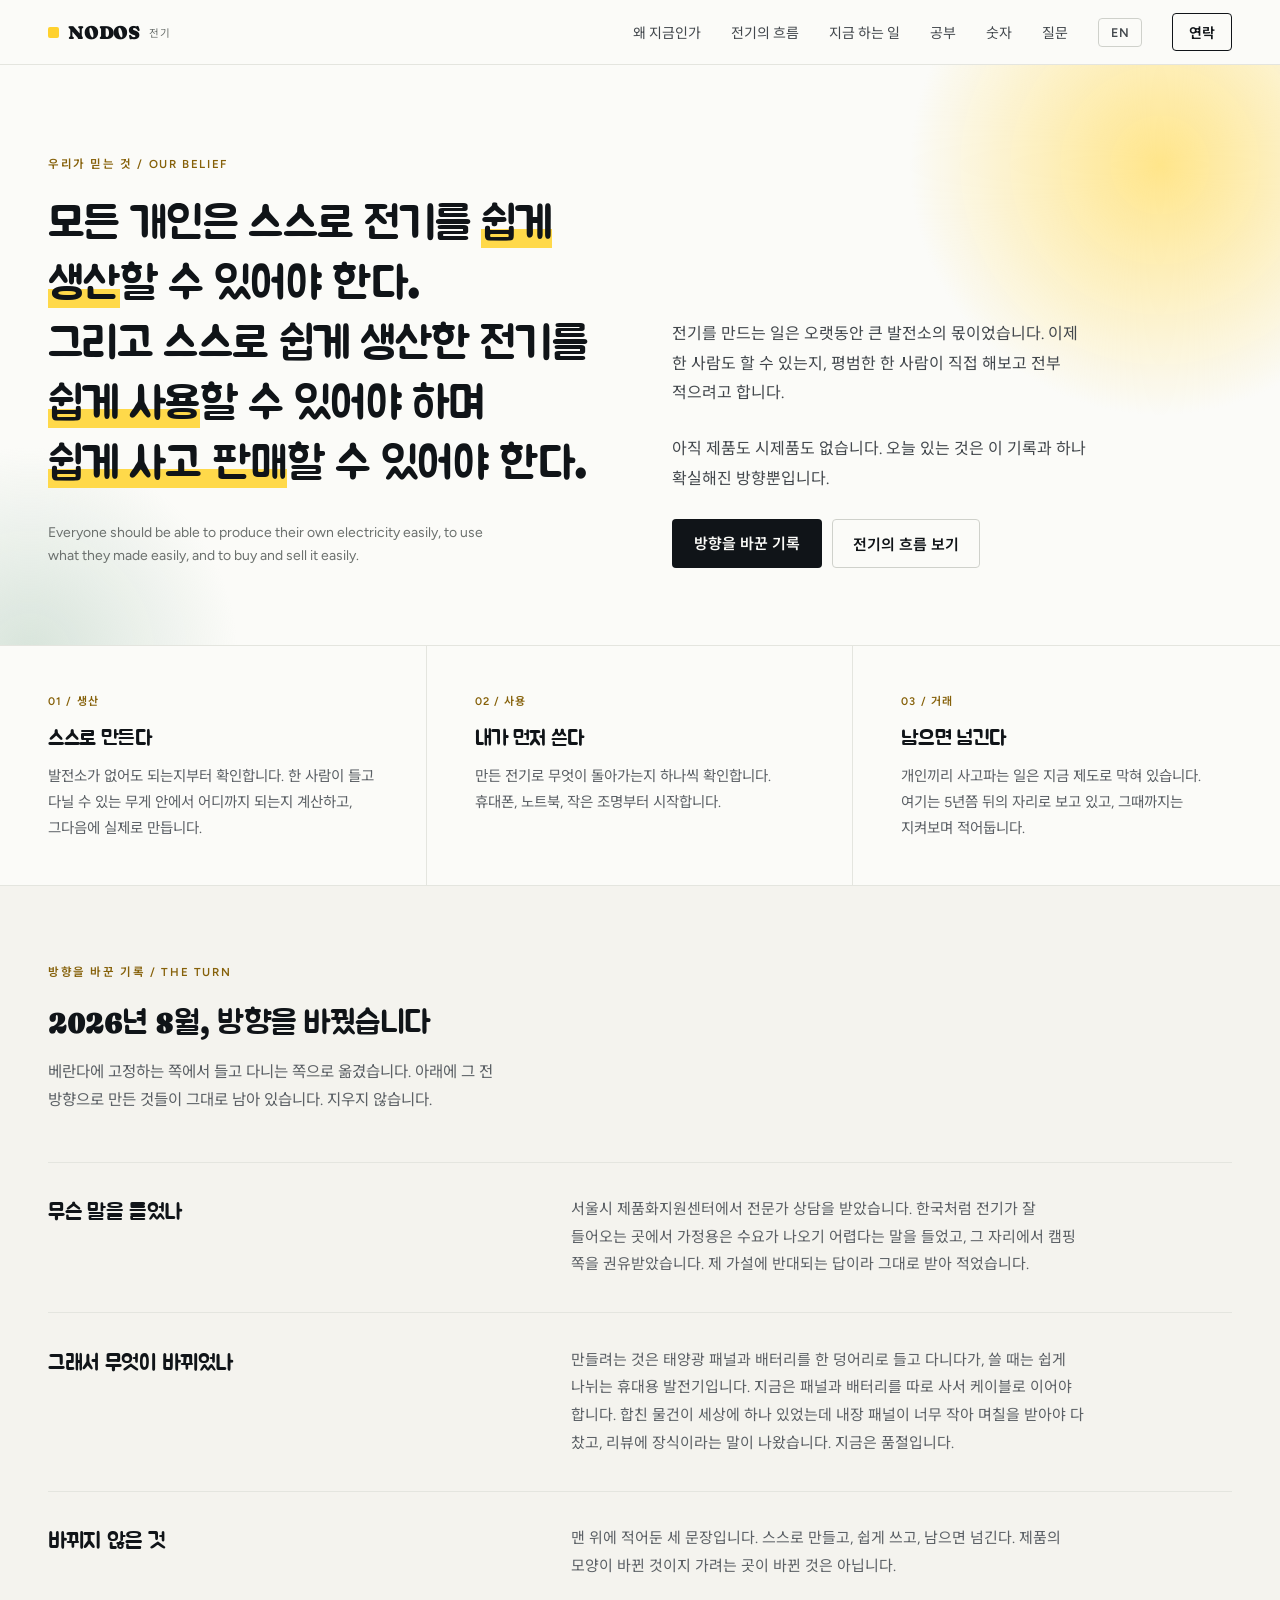
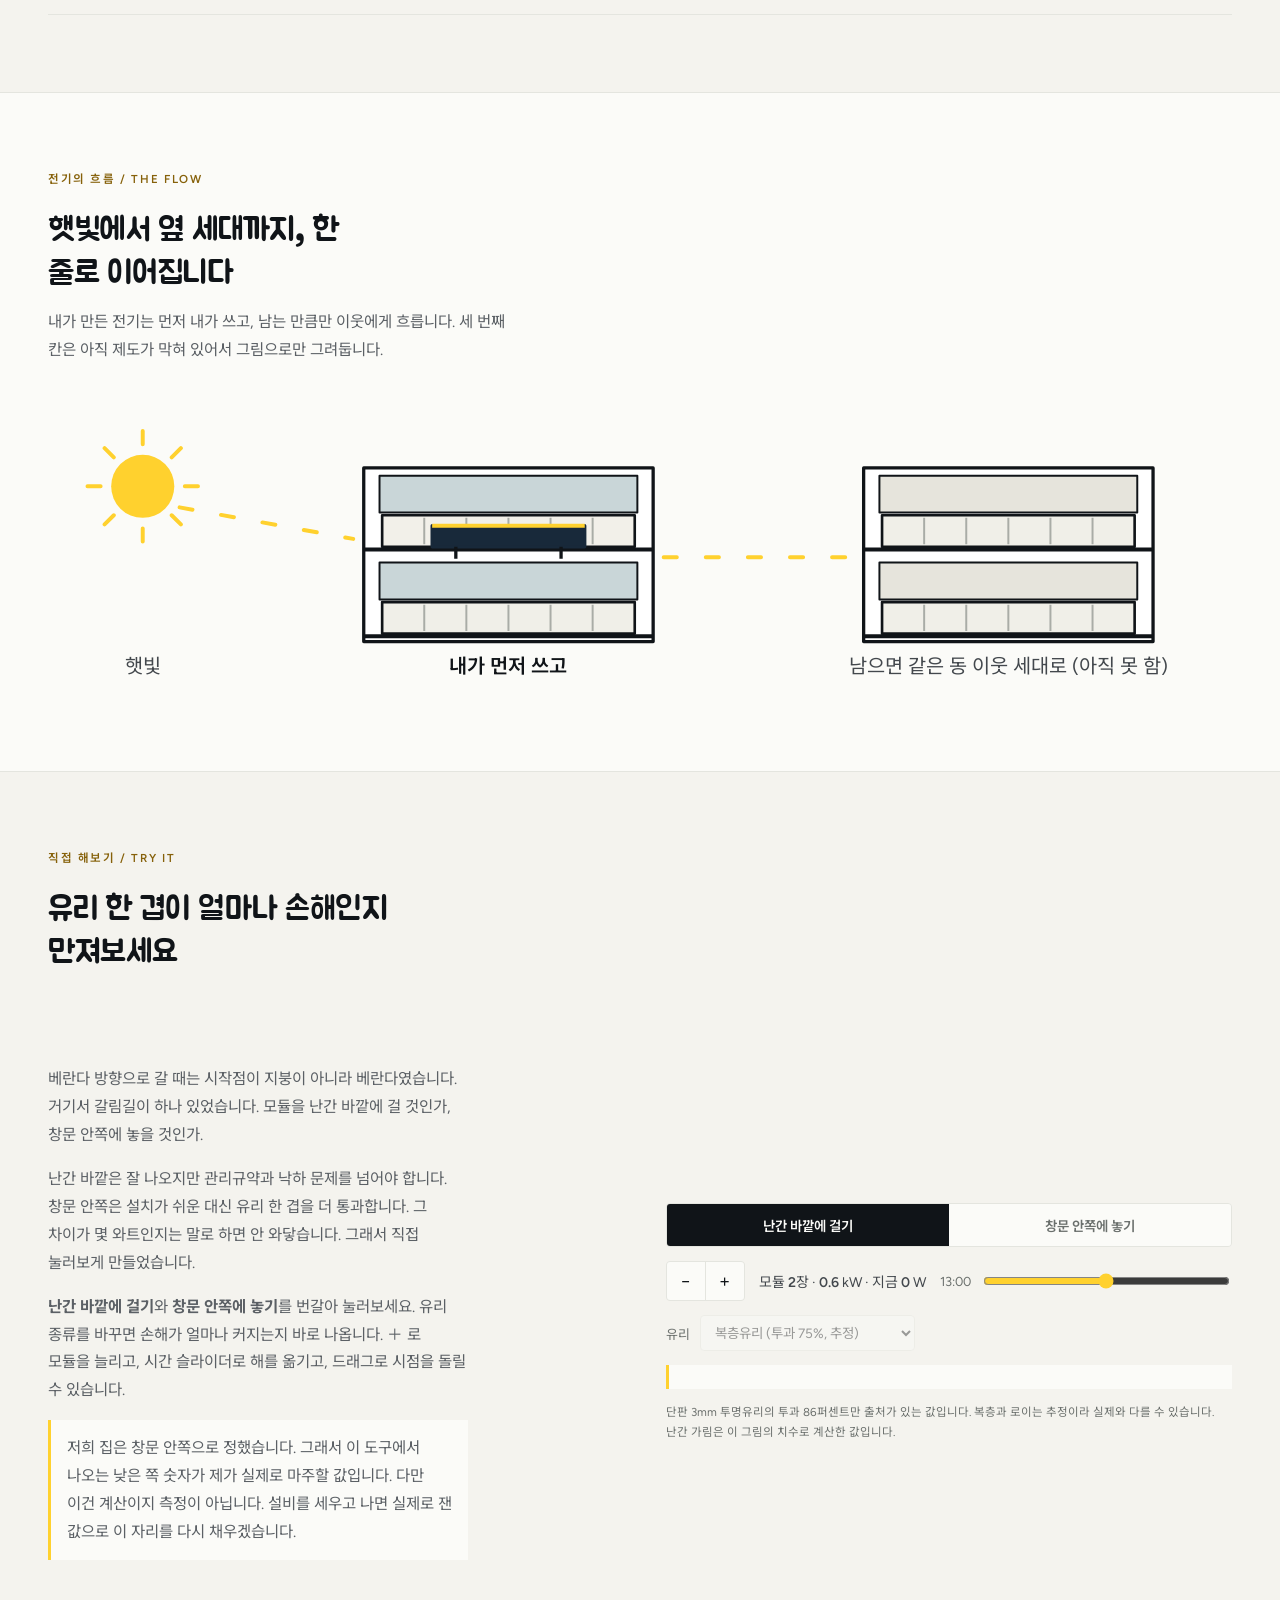
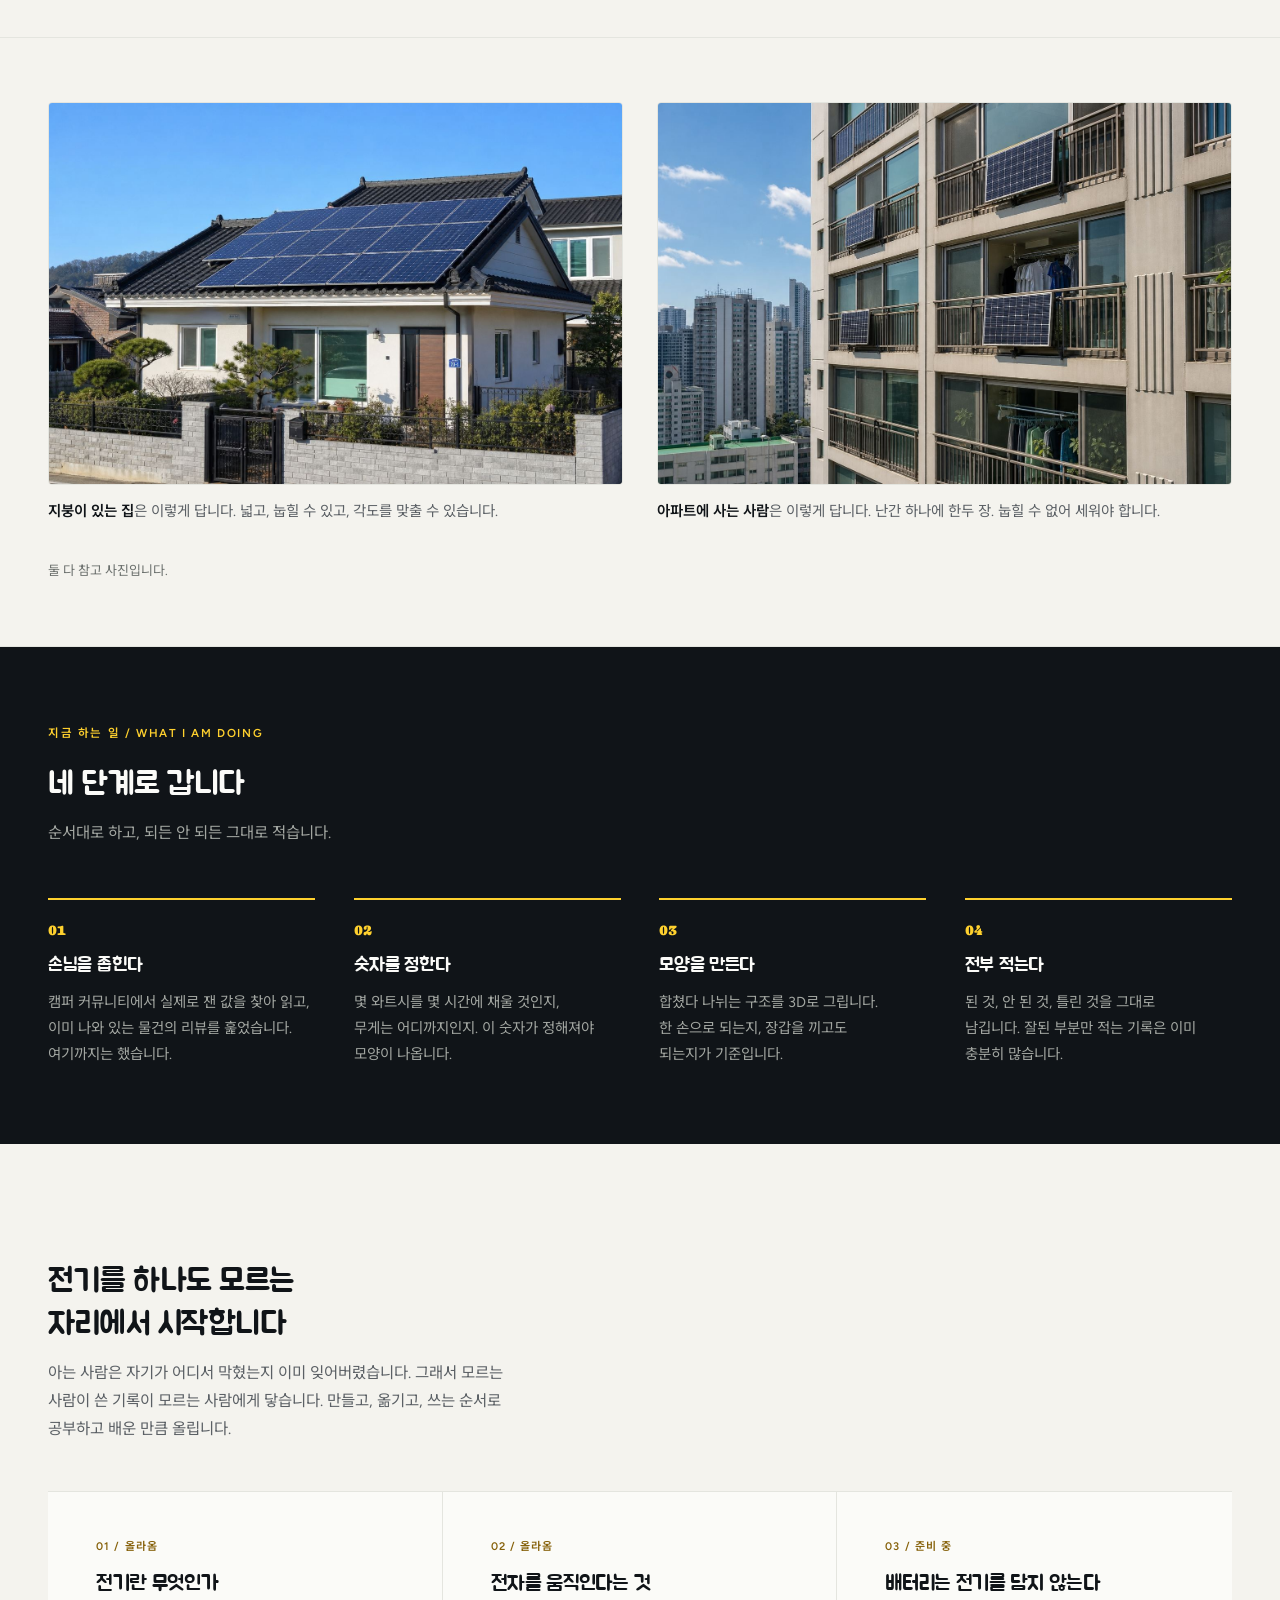
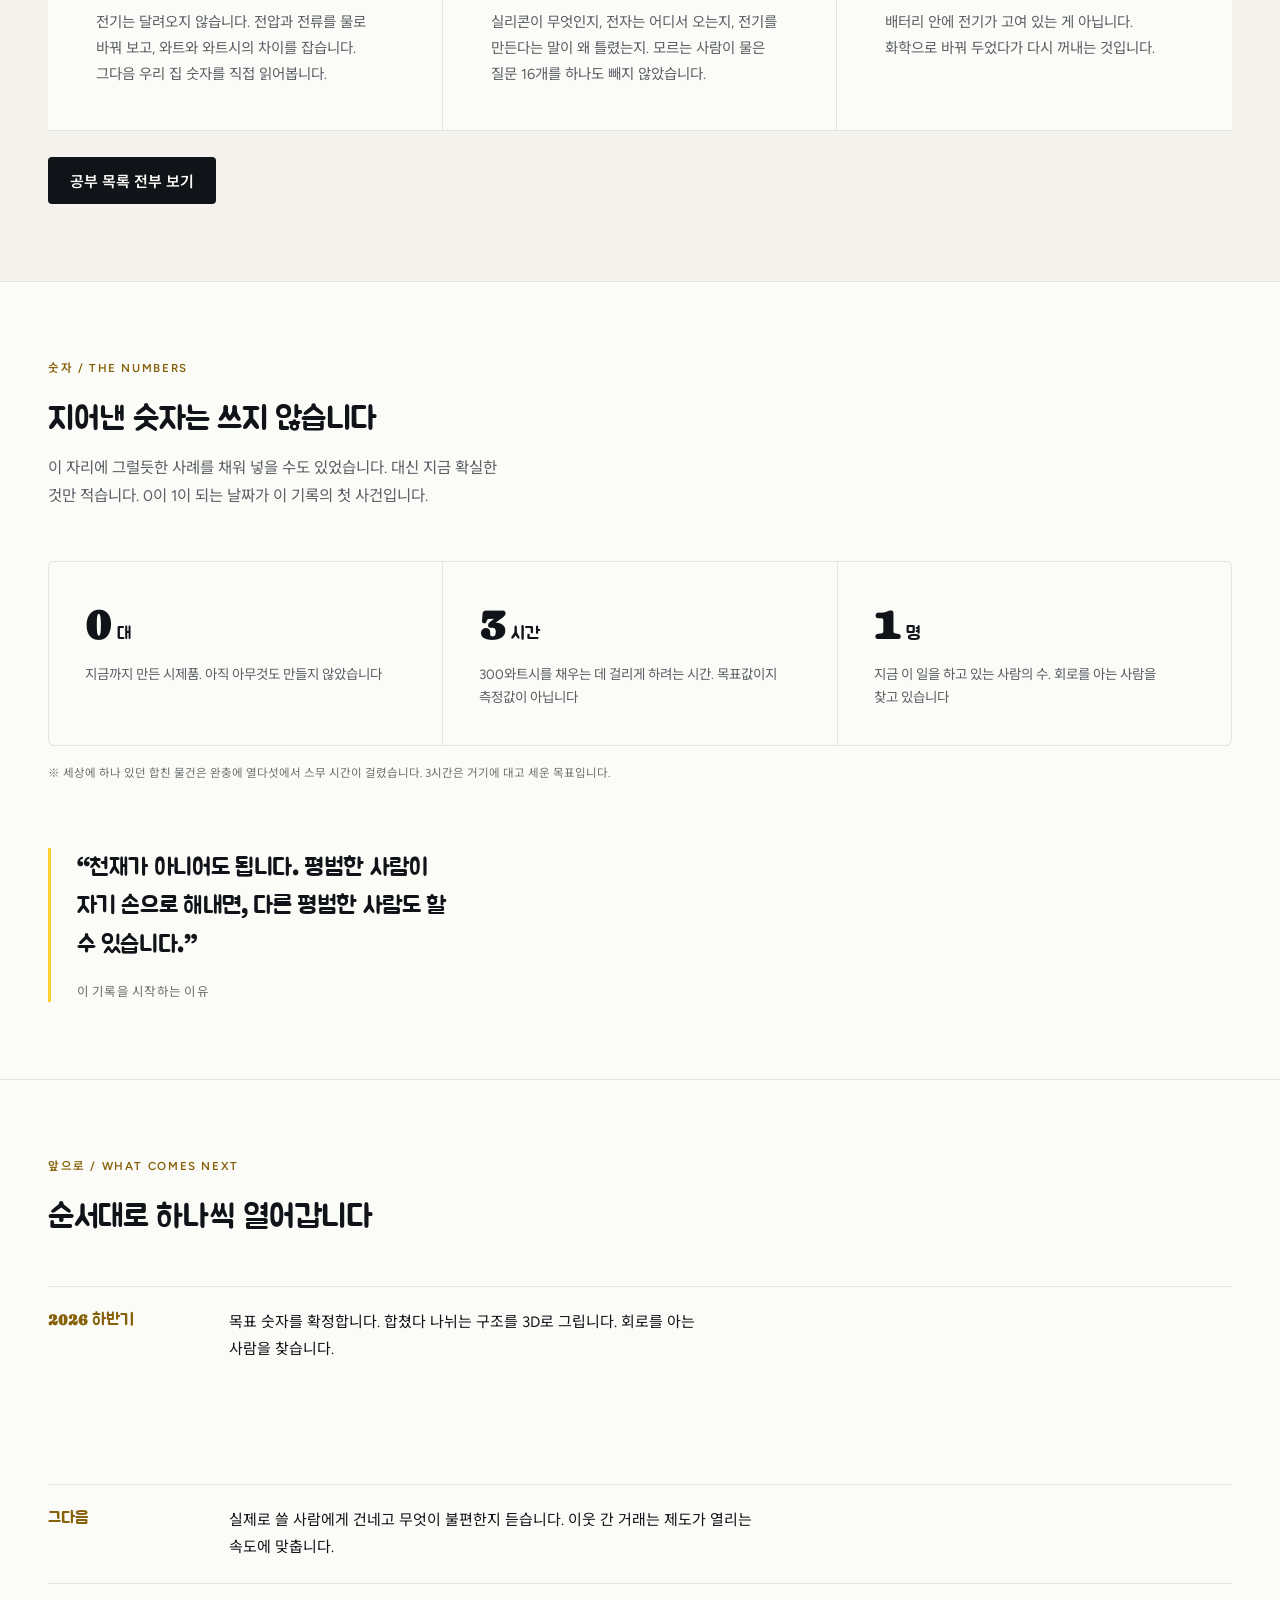
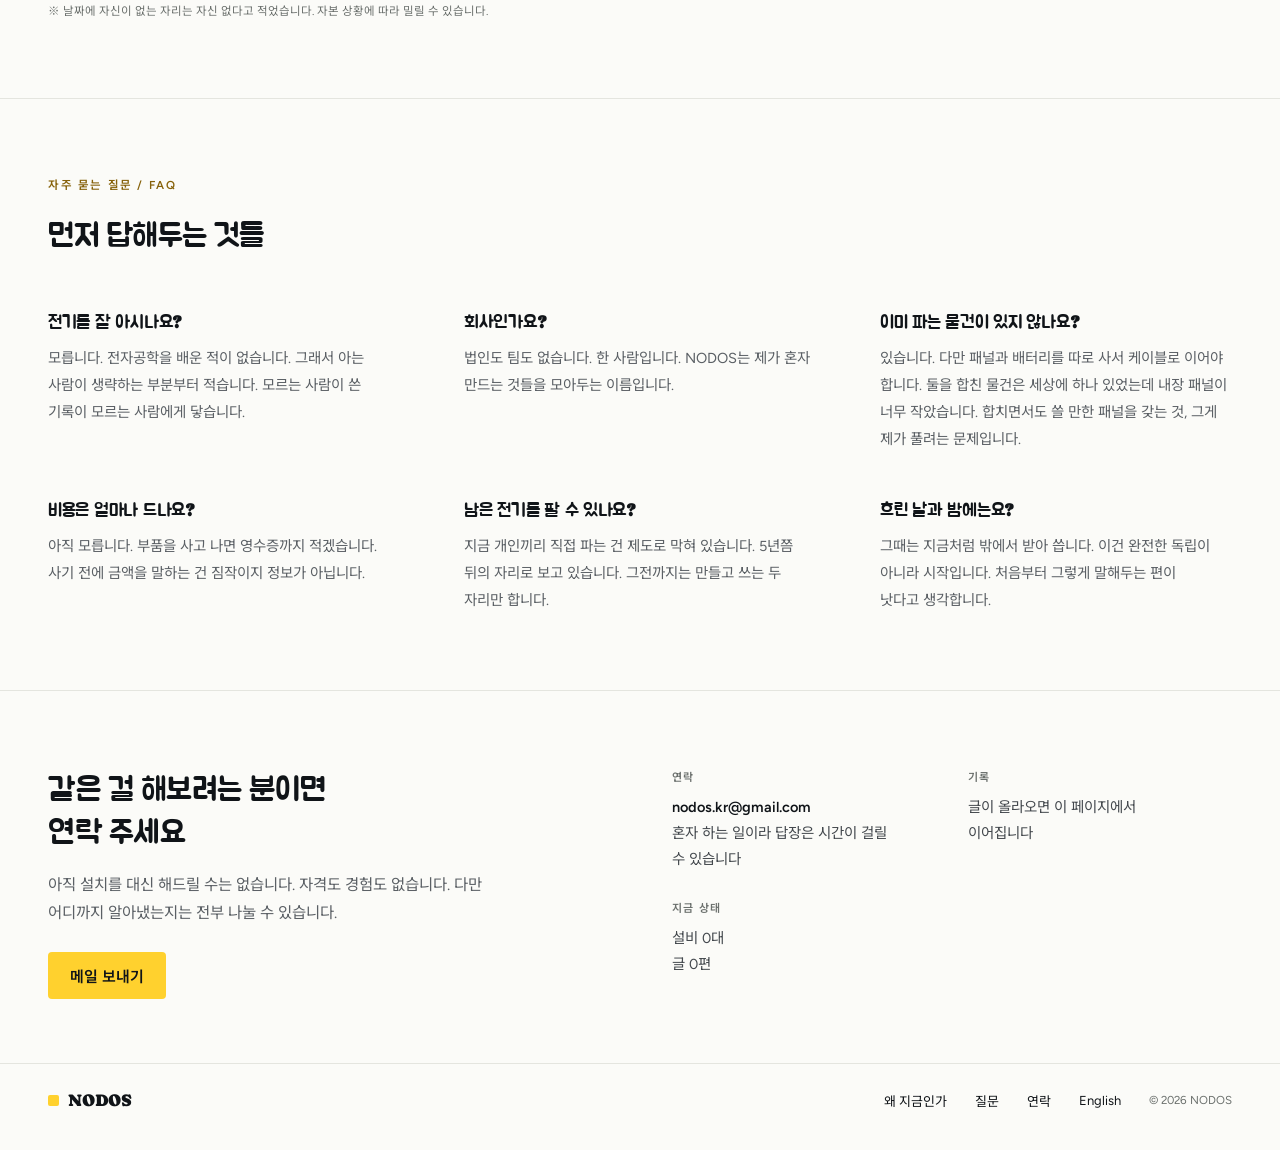
==== index.html @ 78cb6aaa "nodos.kr 사이트 공개 개인 전기 자립 기록. 빌드 없는 정적 사이트. 2026-08-26 방향 전환 반영: 베란다 고정형에서 휴대용으로. 그 전 방향으로 만든 것들은 지우지" ====
<!DOCTYPE html>
<html lang="ko">
<head>
<meta charset="utf-8">
<meta name="viewport" content="width=device-width, initial-scale=1">
<title>NODOS</title>
<meta name="description" content="모든 개인은 스스로 전기를 쉽게 만들 수 있어야 한다. 평범한 한 사람이 들고 다니는 발전기를 만들며 전부 적는 기록.">
<link rel="preconnect" href="https://fonts.googleapis.com">
<link rel="preconnect" href="https://fonts.gstatic.com" crossorigin>
<link rel="stylesheet" href="https://fonts.googleapis.com/css2?family=Caprasimo&family=Figtree:wght@400;600;700&family=Jua&family=Noto+Sans+KR:wght@400;500;700&display=swap">
<script src="./balcony-viewer.js"></script>
<style>
  :root{
    --bg:#fbfbf8;
    --ink:#101418;
    --ink-2:#43484d;
    --ink-3:#5b6065;
    --ink-4:#6b706d;
    --line:#e4e5df;
    --line-2:#cfd1cb;
    --gold:#86610a;
    --yellow:#ffd12e;
    --yellow-soft:#ffd94a;
    --dark:#101418;
    --on-dark:#fbfbf8;
    --on-dark-2:#a2a6a1;
    --tint:#f4f3ee;
    --display:'Caprasimo','Jua',system-ui,sans-serif;
    --sans:'Figtree','Noto Sans KR',system-ui,-apple-system,sans-serif;
    --pad:clamp(20px,4vw,48px);
    --w:1280px;
  }

  *{box-sizing:border-box}
  html{scroll-behavior:smooth;-webkit-text-size-adjust:100%}
  body{
    margin:0;background:var(--bg);color:var(--ink);
    font-family:var(--sans);
    text-wrap:pretty;word-break:keep-all;
    -webkit-font-smoothing:antialiased;overflow-x:clip;
  }
  h1,h2,h3,h4{font-family:var(--display);font-weight:400;letter-spacing:-.015em;margin:0}
  p{margin:0}
  a{color:var(--ink);text-decoration:none}
  a:hover{color:var(--gold)}
  :focus-visible{outline:2px solid var(--ink);outline-offset:3px}
  ::selection{background:var(--yellow-soft)}

  @keyframes flowdash{to{stroke-dashoffset:-32}}
  @keyframes sunpulse{0%,100%{opacity:.45;transform:scale(1)}50%{opacity:.8;transform:scale(1.06)}}
  @media (prefers-reduced-motion:reduce){*{animation:none !important;transition:none !important}}

  .inner{max-width:var(--w);margin:0 auto;padding:0 var(--pad)}
  .band{padding:clamp(52px,6vw,92px) 0}
  .band-sm{padding:clamp(48px,6vw,84px) 0}
  .rule{border-bottom:1px solid var(--line)}
  .tint{background:var(--tint)}

  .eyebrow{
    display:block;font-size:11.5px;font-weight:600;
    letter-spacing:.14em;text-transform:uppercase;
    color:var(--gold);margin-bottom:22px;
  }
  .h2{font-size:clamp(24px,2.5vw,36px);line-height:1.35}
  .lede{font-size:15.5px;line-height:1.8;color:var(--ink-3)}
  .hl{background:linear-gradient(to bottom,transparent 62%,var(--yellow-soft) 62%)}
  .note{margin-top:18px;font-size:11.5px;line-height:1.7;color:var(--ink-4)}

  /* 상단 */
  nav{position:sticky;top:0;z-index:20;background:rgba(251,251,248,.92);backdrop-filter:blur(10px);border-bottom:1px solid var(--line)}
  nav .inner{min-height:64px;padding-block:10px;display:flex;align-items:center;flex-wrap:wrap;row-gap:8px;column-gap:clamp(14px,2.4vw,30px)}
  .logo{display:flex;align-items:center;gap:9px;margin-right:auto;font-family:var(--display);font-size:19px;letter-spacing:-.01em;white-space:nowrap}
  .dot{width:11px;height:11px;background:var(--yellow);border-radius:2px}
  .latin{font-family:var(--sans);font-size:10.5px;letter-spacing:.1em;color:var(--ink-4)}
  nav a{font-size:14px;color:var(--ink-2);white-space:nowrap}
  nav a.lang{font-weight:600;padding:6px 12px;border:1px solid var(--line-2);border-radius:4px;font-size:12.5px;letter-spacing:.04em}
  nav a.lang:hover{border-color:var(--ink)}
  nav a.cta{font-weight:600;color:var(--ink);padding:8px 16px;border:1px solid var(--ink);border-radius:4px;transition:background .25s,color .25s,transform .25s}
  nav a.cta:hover{background:var(--ink);color:var(--bg);transform:translateY(-1px)}

  /* 첫 화면 */
  .hero{position:relative;overflow:hidden}
  .glow{position:absolute;pointer-events:none}
  .glow-sun{right:-140px;top:-160px;width:520px;height:520px}
  .glow-sun > div{width:100%;height:100%;border-radius:50%;background:radial-gradient(circle at 50% 50%,#ffe58a 0%,rgba(255,229,138,0) 68%);animation:sunpulse 9s ease-in-out infinite}
  .glow-green{left:-180px;bottom:-220px;width:420px;height:420px;border-radius:50%;background:radial-gradient(circle at 50% 50%,rgba(180,205,190,.5) 0%,rgba(180,205,190,0) 70%)}
  .hero .inner{
    position:relative;
    padding-top:clamp(52px,7vw,108px);padding-bottom:clamp(44px,6vw,84px);
    display:grid;grid-template-columns:repeat(auto-fit,minmax(300px,1fr));
    gap:clamp(32px,5vw,80px);align-items:end;
  }
  .hero h1{font-size:clamp(27px,3.5vw,50px);line-height:1.34;max-width:21ch}
  .hero h1 > span{display:block}
  .hero .en{margin-top:28px;font-size:14px;line-height:1.7;max-width:52ch;color:var(--ink-4)}
  .hero .side{display:flex;flex-direction:column;gap:26px}
  .hero .side p{font-size:16px;line-height:1.85;max-width:42ch;color:var(--ink-2)}
  .btns{display:flex;gap:10px;flex-wrap:wrap}
  .btn{font-size:15px;font-weight:600;padding:13px 22px;border-radius:4px;white-space:nowrap;transition:transform .25s,box-shadow .25s,border-color .25s,background .25s}
  .btn-dark{background:var(--ink);color:var(--bg)}
  .btn-dark:hover{color:var(--bg);transform:translateY(-2px);box-shadow:0 8px 20px rgba(16,20,24,.22)}
  .btn-line{padding:13px 20px;border:1px solid var(--line-2)}
  .btn-line:hover{transform:translateY(-2px);border-color:var(--ink);background:var(--yellow-soft);color:var(--ink)}
  .btn-yellow{background:var(--yellow);color:var(--ink)}
  .btn-yellow:hover{color:var(--ink);transform:translateY(-2px);box-shadow:0 8px 20px rgba(255,209,46,.45)}

  /* 세 자리 */
  .three{max-width:var(--w);margin:0 auto;display:grid;grid-template-columns:repeat(auto-fit,minmax(240px,1fr))}
  .three > div{padding:clamp(28px,3.4vw,44px) var(--pad);border-right:1px solid var(--line);transition:background .3s}
  .three > div:last-child{border-right:0}
  .three .num{font-size:11px;font-weight:600;letter-spacing:.1em;color:var(--gold)}
  .three h3{font-size:21px;line-height:1.45;margin:14px 0 10px}
  .three p{font-size:14.5px;line-height:1.8;color:var(--ink-3)}

  /* 전기의 흐름 */
  .flow-scroll{overflow-x:auto;padding-bottom:6px}
  .flow-scroll svg{display:block;width:100%;min-width:620px;height:auto}
  .flow-dash{animation:flowdash 1.6s linear infinite}

  /* 직접 해보기 */
  .try{display:grid;grid-template-columns:repeat(auto-fit,minmax(300px,1fr));gap:clamp(28px,4vw,56px);align-items:start}
  .try p{margin-bottom:16px;font-size:15.5px;line-height:1.8;max-width:42ch;color:var(--ink-3)}
  .try p:last-child{margin-bottom:0}
  .viewer-wrap{min-height:440px}
  .caveat{margin-top:16px;padding:14px 16px;border-left:3px solid var(--yellow);background:#fbfbf8;font-size:13.5px;line-height:1.75;color:var(--ink-2)}

  /* 참고 사진 두 장 */
  .photo{margin:0;border-bottom:1px solid var(--line);background:var(--tint);padding:clamp(40px,5vw,68px) 0}
  .photo-pair{
    max-width:var(--w);margin:0 auto;padding:0 var(--pad);
    display:grid;grid-template-columns:repeat(auto-fit,minmax(300px,1fr));gap:clamp(20px,3vw,34px);
  }
  .shot img{display:block;width:100%;height:auto;border-radius:4px;border:1px solid var(--line)}
  .shot .cap{margin-top:14px;font-size:14.5px;line-height:1.75;color:var(--ink-3)}
  .shot .cap b{color:var(--ink);font-weight:600}
  .photo figcaption{
    max-width:var(--w);margin:clamp(24px,3vw,34px) auto 0;padding:0 var(--pad);
    font-size:13px;line-height:1.8;color:var(--ink-4);
  }

  /* 왜 지금인가 */
  .row{display:grid;grid-template-columns:minmax(0,5fr) minmax(0,7fr);gap:12px clamp(24px,4vw,64px);padding:clamp(22px,2.6vw,34px) 0;border-top:1px solid var(--line)}
  .row:last-child{border-bottom:1px solid var(--line)}
  .row h3{font-size:clamp(19px,1.7vw,24px);line-height:1.45}
  .row p{font-size:15px;line-height:1.85;color:var(--ink-3);max-width:52ch}

  /* 네 단계 */
  .dark{background:var(--dark);color:#f4f4f0}
  .dark .eyebrow{color:var(--yellow)}
  .dark h2{color:var(--on-dark)}
  .dark .lede{color:var(--on-dark-2)}
  .steps{display:grid;grid-template-columns:repeat(auto-fit,minmax(215px,1fr));gap:clamp(28px,3vw,40px)}
  .steps > div{border-top:2px solid var(--yellow);padding-top:20px;transition:transform .3s}
  .steps .num{font-family:var(--display);font-size:15px;color:var(--yellow)}
  .steps h4{font-size:19px;line-height:1.45;margin:12px 0 10px;color:var(--on-dark)}
  .steps p{font-size:14.5px;line-height:1.8;color:var(--on-dark-2)}

  /* 숫자 */
  .stats{display:grid;grid-template-columns:repeat(auto-fit,minmax(190px,1fr));gap:1px;background:var(--line);border:1px solid var(--line);border-radius:6px;overflow:hidden}
  .stats > div{background:var(--bg);padding:clamp(24px,3vw,36px);transition:background .3s}
  .stats p{font-size:13.5px;line-height:1.7;color:var(--ink-3)}
  .stats p.stat{font-family:var(--display);font-size:clamp(34px,3.6vw,46px);line-height:1.15;margin-bottom:12px;letter-spacing:-.02em;color:var(--ink)}
  .stats p.stat .unit{font-size:.4em;letter-spacing:0}
  blockquote{
    margin:clamp(40px,5vw,64px) 0 0;padding-left:clamp(18px,2vw,26px);
    border-left:3px solid var(--yellow);
    font-family:var(--display);
    font-size:clamp(19px,1.9vw,26px);line-height:1.6;letter-spacing:-.015em;max-width:34ch;
  }
  blockquote .who{display:block;margin-top:18px;font-family:var(--sans);font-size:12.5px;letter-spacing:.02em;color:var(--ink-4)}

  /* 앞으로 */
  .stage-row{display:grid;grid-template-columns:130px minmax(0,1fr);gap:8px clamp(24px,4vw,56px);padding:22px 0;border-top:1px solid var(--line)}
  .stage-row:last-of-type{border-bottom:1px solid var(--line)}
  .stage-row .when{font-family:var(--display);font-size:17px;white-space:nowrap;color:var(--gold)}
  .stage-row p{font-size:15px;line-height:1.8;max-width:56ch}

  /* 질문 */
  .qa{display:grid;grid-template-columns:repeat(auto-fit,minmax(300px,1fr));gap:clamp(28px,3.4vw,44px) clamp(32px,5vw,72px)}
  .qa h4{font-size:18px;line-height:1.5;margin-bottom:10px}
  .qa p{font-size:14.5px;line-height:1.85;color:var(--ink-3)}

  /* 문의 */
  .contact .inner{
    padding-top:clamp(52px,6vw,92px);padding-bottom:clamp(44px,5vw,72px);
    display:grid;grid-template-columns:repeat(auto-fit,minmax(280px,1fr));gap:clamp(32px,5vw,72px);
  }
  .contact h2{margin-bottom:16px;max-width:20ch}
  .contact .lede{max-width:44ch}
  .meta{display:grid;grid-template-columns:repeat(auto-fit,minmax(180px,1fr));gap:26px 32px;align-content:start}
  .meta .k{display:block;font-size:11px;font-weight:600;letter-spacing:.12em;text-transform:uppercase;color:var(--ink-4);margin-bottom:10px}
  .meta p{font-size:14.5px;line-height:1.8;color:var(--ink-2)}
  .fill{background:var(--yellow-soft);padding:1px 5px;border-radius:2px}

  footer{border-top:1px solid var(--line)}
  footer .inner{padding-top:26px;padding-bottom:40px;display:flex;flex-wrap:wrap;gap:14px 28px;align-items:center;font-size:13px;color:var(--ink-4)}
  footer .logo{font-size:17px;color:var(--ink)}
  footer .stamp{font-size:11.5px}

  @media (max-width:720px){
    .row{grid-template-columns:1fr}
    .stage-row{grid-template-columns:1fr}
  }
</style>
</head>
<body>

<nav>
  <div class="inner">
    <span class="logo"><span class="dot"></span>NODOS<span class="latin">전기</span></span>
    <a href="#now">왜 지금인가</a>
    <a href="#flow">전기의 흐름</a>
    <a href="#steps">지금 하는 일</a>
    <a href="study/index.html">공부</a>
    <a href="#numbers">숫자</a>
    <a href="#faq">질문</a>
    <a href="en/index.html" class="lang">EN</a>
    <a href="#contact" class="cta">연락</a>
  </div>
</nav>

<!-- 첫 화면. h1 은 사용자 본인 비전 원문이라 사실 주장이 아님 -->
<section class="hero rule">
  <div class="glow glow-sun" data-parallax="0.14"><div></div></div>
  <div class="glow glow-green" data-parallax="-0.07"></div>
  <div class="inner">
    <div>
      <span class="eyebrow" data-hero="0">우리가 믿는 것 / OUR BELIEF</span>
      <h1>
        <span data-hero="1">모든 개인은 스스로 전기를 <span class="hl">쉽게 생산</span>할 수 있어야 한다.</span>
        <span data-hero="2">그리고 스스로 쉽게 생산한 전기를 <span class="hl">쉽게 사용</span>할 수 있어야 하며</span>
        <span data-hero="3"><span class="hl">쉽게 사고 판매</span>할 수 있어야 한다.</span>
      </h1>
      <p class="en" data-hero="4">Everyone should be able to produce their own electricity easily, to use what they made easily, and to buy and sell it easily.</p>
    </div>
    <div class="side" data-hero="5">
      <p>전기를 만드는 일은 오랫동안 큰 발전소의 몫이었습니다. 이제 한 사람도 할 수 있는지, 평범한 한 사람이 직접 해보고 전부 적으려고 합니다.</p>
      <p>아직 제품도 시제품도 없습니다. 오늘 있는 것은 이 기록과 하나 확실해진 방향뿐입니다.</p>
      <div class="btns">
        <a href="#turn" class="btn btn-dark">방향을 바꾼 기록</a>
        <a href="#flow" class="btn btn-line">전기의 흐름 보기</a>
      </div>
    </div>
  </div>
</section>

<!-- 세 자리. 사용자 비전의 생산 / 소비 / 거래 구조 -->
<div class="rule">
  <div class="three" data-reveal-group>
    <div data-tilt>
      <span class="num">01 / 생산</span>
      <h3>스스로 만든다</h3>
      <p>발전소가 없어도 되는지부터 확인합니다. 한 사람이 들고 다닐 수 있는 무게 안에서 어디까지 되는지 계산하고, 그다음에 실제로 만듭니다.</p>
    </div>
    <div data-tilt>
      <span class="num">02 / 사용</span>
      <h3>내가 먼저 쓴다</h3>
      <p>만든 전기로 무엇이 돌아가는지 하나씩 확인합니다. 휴대폰, 노트북, 작은 조명부터 시작합니다.</p>
    </div>
    <div data-tilt>
      <span class="num">03 / 거래</span>
      <h3>남으면 넘긴다</h3>
      <p>개인끼리 사고파는 일은 지금 제도로 막혀 있습니다. 여기는 5년쯤 뒤의 자리로 보고 있고, 그때까지는 지켜보며 적어둡니다.</p>
    </div>
  </div>
</div>


<section id="turn" class="band rule tint">
  <div class="inner">
    <span class="eyebrow" data-reveal>방향을 바꾼 기록 / THE TURN</span>
    <h2 class="h2" data-reveal style="margin-bottom:14px;max-width:24ch">2026년 8월, 방향을 바꿨습니다</h2>
    <p class="lede" data-reveal style="margin-bottom:clamp(32px,4vw,48px);max-width:50ch">베란다에 고정하는 쪽에서 들고 다니는 쪽으로 옮겼습니다. 아래에 그 전 방향으로 만든 것들이 그대로 남아 있습니다. 지우지 않습니다.</p>

    <div class="row" data-reveal>
      <h3>무슨 말을 들었나</h3>
      <p>서울시 제품화지원센터에서 전문가 상담을 받았습니다. 한국처럼 전기가 잘 들어오는 곳에서 가정용은 수요가 나오기 어렵다는 말을 들었고, 그 자리에서 캠핑 쪽을 권유받았습니다. 제 가설에 반대되는 답이라 그대로 받아 적었습니다.</p>
    </div>

    <div class="row" data-reveal>
      <h3>그래서 무엇이 바뀌었나</h3>
      <p>만들려는 것은 태양광 패널과 배터리를 한 덩어리로 들고 다니다가, 쓸 때는 쉽게 나뉘는 휴대용 발전기입니다. 지금은 패널과 배터리를 따로 사서 케이블로 이어야 합니다. 합친 물건이 세상에 하나 있었는데 내장 패널이 너무 작아 며칠을 받아야 다 찼고, 리뷰에 장식이라는 말이 나왔습니다. 지금은 품절입니다.</p>
    </div>

    <div class="row" data-reveal>
      <h3>바뀌지 않은 것</h3>
      <p>맨 위에 적어둔 세 문장입니다. 스스로 만들고, 쉽게 쓰고, 남으면 넘긴다. 제품의 모양이 바뀐 것이지 가려는 곳이 바뀐 것은 아닙니다.</p>
    </div>
  </div>
</section>

<section id="flow" class="band-sm rule">
  <div class="inner">
    <span class="eyebrow" data-reveal>전기의 흐름 / THE FLOW</span>
    <h2 class="h2" data-reveal style="margin-bottom:14px;max-width:24ch">햇빛에서 옆 세대까지, 한 줄로 이어집니다</h2>
    <p class="lede" data-reveal style="margin-bottom:clamp(30px,3.6vw,48px);max-width:46ch">내가 만든 전기는 먼저 내가 쓰고, 남는 만큼만 이웃에게 흐릅니다. 세 번째 칸은 아직 제도가 막혀 있어서 그림으로만 그려둡니다.</p>
    <div class="flow-scroll" data-reveal>
      <svg viewBox="0 0 900 212" role="img" aria-label="햇빛이 태양광 모듈로 들어오고, 남은 전기가 이웃에게 흐르는 그림">
        <g class="flow-dash" stroke="#ffd12e" stroke-width="3" fill="none" stroke-linecap="round" stroke-dasharray="10 22">
          <path d="M100 74L232 98" />
          <path d="M468 112h146" />
        </g>
        <circle cx="72" cy="58" r="24" fill="#ffd12e" />
        <g stroke="#ffd12e" stroke-width="3" stroke-linecap="round" fill="none">
          <path d="M72 16v10M72 90v10M30 58h10M104 58h10M43 29l7 7M94 80l7 7M101 29l-7 7M50 80l-7 7" />
        </g>
        <g stroke="#101418" stroke-width="2.5" stroke-linejoin="round">
          <rect x="240" y="44" width="220" height="132" fill="#ffffff" />
          <rect x="252" y="50" width="196" height="28" fill="#c9d6d8" stroke-width="1.5" />
          <rect x="252" y="116" width="196" height="28" fill="#c9d6d8" stroke-width="1.5" />
          <rect x="254" y="80" width="192" height="24" fill="#f2f0e9" stroke-width="2" />
          <rect x="254" y="146" width="192" height="24" fill="#f0efe8" stroke-width="2" />
          <g stroke="#a9aca6" stroke-width="1.5">
            <path d="M286 82v20M318 82v20M350 82v20M382 82v20M414 82v20" />
            <path d="M286 148v20M318 148v20M350 148v20M382 148v20M414 148v20" />
          </g>
          <path d="M240 106h220M240 172h220" stroke-width="3" />
          <rect x="292" y="88" width="116" height="16" fill="#18293a" stroke="#18293a" />
          <path d="M292 88h116" stroke="#ffd12e" stroke-width="3" />
          <path d="M310 104v9M390 104v9" stroke-width="2.5" />
        </g>
        <g stroke="#101418" stroke-width="2.5" stroke-linejoin="round">
          <rect x="620" y="44" width="220" height="132" fill="#ffffff" />
          <rect x="632" y="50" width="196" height="28" fill="#e6e4dc" stroke-width="1.5" />
          <rect x="632" y="116" width="196" height="28" fill="#e6e4dc" stroke-width="1.5" />
          <rect x="634" y="80" width="192" height="24" fill="#f0efe8" stroke-width="2" />
          <rect x="634" y="146" width="192" height="24" fill="#f0efe8" stroke-width="2" />
          <g stroke="#a9aca6" stroke-width="1.5">
            <path d="M666 82v20M698 82v20M730 82v20M762 82v20M794 82v20" />
            <path d="M666 148v20M698 148v20M730 148v20M762 148v20M794 148v20" />
          </g>
          <path d="M620 106h220M620 172h220" stroke-width="3" />
        </g>
        <g font-family="Figtree, 'Noto Sans KR', sans-serif" font-size="15" fill="#43484d">
          <text x="72" y="200" text-anchor="middle">햇빛</text>
          <text x="350" y="200" text-anchor="middle" fill="#101418" font-weight="600">내가 먼저 쓰고</text>
          <text x="730" y="200" text-anchor="middle">남으면 같은 동 이웃 세대로 (아직 못 함)</text>
        </g>
      </svg>
    </div>
  </div>
</section>

<section class="band-sm rule tint">
  <div class="inner">
    <div class="try">
      <div>
        <span class="eyebrow" data-reveal>직접 해보기 / TRY IT</span>
        <h2 class="h2" data-reveal style="margin-bottom:14px;max-width:20ch">유리 한 겹이 얼마나 손해인지 만져보세요</h2>
        <p class="note" data-reveal style="margin-bottom:18px">※ 베란다 방향으로 만들던 때의 도구입니다. 방향은 바뀌었지만 지우지 않고 둡니다.</p>
        <p data-reveal>베란다 방향으로 갈 때는 시작점이 지붕이 아니라 베란다였습니다. 거기서 갈림길이 하나 있었습니다. 모듈을 난간 바깥에 걸 것인가, 창문 안쪽에 놓을 것인가.</p>
        <p data-reveal>난간 바깥은 잘 나오지만 관리규약과 낙하 문제를 넘어야 합니다. 창문 안쪽은 설치가 쉬운 대신 유리 한 겹을 더 통과합니다. 그 차이가 몇 와트인지는 말로 하면 안 와닿습니다. 그래서 직접 눌러보게 만들었습니다.</p>
        <p data-reveal><b>난간 바깥에 걸기</b>와 <b>창문 안쪽에 놓기</b>를 번갈아 눌러보세요. 유리 종류를 바꾸면 손해가 얼마나 커지는지 바로 나옵니다. ＋ 로 모듈을 늘리고, 시간 슬라이더로 해를 옮기고, 드래그로 시점을 돌릴 수 있습니다.</p>
        <p class="caveat" data-reveal>저희 집은 창문 안쪽으로 정했습니다. 그래서 이 도구에서 나오는 낮은 쪽 숫자가 제가 실제로 마주할 값입니다. 다만 이건 계산이지 측정이 아닙니다. 설비를 세우고 나면 실제로 잰 값으로 이 자리를 다시 채우겠습니다.</p>
      </div>
      <div class="viewer-wrap" data-reveal>
        <balcony-viewer style="width:100%"></balcony-viewer>
      </div>
    </div>
  </div>
</section>

<figure class="photo">
  <div class="photo-pair">
    <div class="shot">
      <img src="img/roof.jpg" alt="단독주택 지붕 전체에 태양광 모듈이 깔려 있는 모습" loading="lazy" width="1400" height="933">
      <p class="cap"><b>지붕이 있는 집</b>은 이렇게 답니다. 넓고, 눕힐 수 있고, 각도를 맞출 수 있습니다.</p>
    </div>
    <div class="shot">
      <img src="img/balcony.jpg" alt="아파트 여러 세대의 베란다 난간 바깥에 태양광 모듈이 걸려 있는 모습" loading="lazy" width="1400" height="933">
      <p class="cap"><b>아파트에 사는 사람</b>은 이렇게 답니다. 난간 하나에 한두 장. 눕힐 수 없어 세워야 합니다.</p>
    </div>
  </div>
  <figcaption>둘 다 참고 사진입니다.</figcaption>
</figure>

<!-- 작동 방식 자리를 실제로 할 일 네 단계로. 서비스 절차 아님 -->
<section id="steps" class="dark band">
  <div class="inner">
    <span class="eyebrow" data-reveal>지금 하는 일 / WHAT I AM DOING</span>
    <h2 class="h2" data-reveal style="margin-bottom:14px;max-width:24ch">네 단계로 갑니다</h2>
    <p class="lede" data-reveal style="margin-bottom:clamp(36px,4vw,56px);max-width:46ch">순서대로 하고, 되든 안 되든 그대로 적습니다.</p>
    <div class="steps" data-reveal-group>
      <div data-tilt>
        <span class="num">01</span>
        <h4>손님을 좁힌다</h4>
        <p>캠퍼 커뮤니티에서 실제로 잰 값을 찾아 읽고, 이미 나와 있는 물건의 리뷰를 훑었습니다. 여기까지는 했습니다.</p>
      </div>
      <div data-tilt>
        <span class="num">02</span>
        <h4>숫자를 정한다</h4>
        <p>몇 와트시를 몇 시간에 채울 것인지, 무게는 어디까지인지. 이 숫자가 정해져야 모양이 나옵니다.</p>
      </div>
      <div data-tilt>
        <span class="num">03</span>
        <h4>모양을 만든다</h4>
        <p>합쳤다 나뉘는 구조를 3D로 그립니다. 한 손으로 되는지, 장갑을 끼고도 되는지가 기준입니다.</p>
      </div>
      <div data-tilt>
        <span class="num">04</span>
        <h4>전부 적는다</h4>
        <p>된 것, 안 된 것, 틀린 것을 그대로 남깁니다. 잘된 부분만 적는 기록은 이미 충분히 많습니다.</p>
      </div>
    </div>
  </div>
</section>

<section id="study" class="band rule tint">
  <div class="inner">
    <span class="eyebrow" data-reveal>공부 / STUDY</span>
    <h2 class="h2" data-reveal style="margin-bottom:14px;max-width:24ch">전기를 하나도 모르는 자리에서 시작합니다</h2>
    <p class="lede" data-reveal style="margin-bottom:clamp(32px,4vw,48px);max-width:48ch">아는 사람은 자기가 어디서 막혔는지 이미 잊어버렸습니다. 그래서 모르는 사람이 쓴 기록이 모르는 사람에게 닿습니다. 만들고, 옮기고, 쓰는 순서로 공부하고 배운 만큼 올립니다.</p>

    <div class="three" style="border-top:1px solid var(--line);border-bottom:1px solid var(--line);background:var(--bg)" data-reveal-group>
      <div data-tilt>
        <span class="num">01 / 올라옴</span>
        <h3><a href="study/01.html" style="text-decoration:none">전기란 무엇인가</a></h3>
        <p>전기는 달려오지 않습니다. 전압과 전류를 물로 바꿔 보고, 와트와 와트시의 차이를 잡습니다. 그다음 우리 집 숫자를 직접 읽어봅니다.</p>
      </div>
      <div data-tilt>
        <span class="num">02 / 올라옴</span>
        <h3><a href="study/02.html" style="text-decoration:none">전자를 움직인다는 것</a></h3>
        <p>실리콘이 무엇인지, 전자는 어디서 오는지, 전기를 만든다는 말이 왜 틀렸는지. 모르는 사람이 물은 질문 16개를 하나도 빼지 않았습니다.</p>
      </div>
      <div data-tilt>
        <span class="num">03 / 준비 중</span>
        <h3>배터리는 전기를 담지 않는다</h3>
        <p>배터리 안에 전기가 고여 있는 게 아닙니다. 화학으로 바꿔 두었다가 다시 꺼내는 것입니다.</p>
      </div>
    </div>

    <p style="margin-top:26px" data-reveal><a href="study/index.html" class="btn btn-dark" style="display:inline-block">공부 목록 전부 보기</a></p>
  </div>
</section>

<section id="numbers" class="band rule">
  <div class="inner">
    <span class="eyebrow" data-reveal>숫자 / THE NUMBERS</span>
    <h2 class="h2" data-reveal style="margin-bottom:14px;max-width:22ch">지어낸 숫자는 쓰지 않습니다</h2>
    <p class="lede" data-reveal style="margin-bottom:clamp(36px,4vw,52px);max-width:48ch">이 자리에 그럴듯한 사례를 채워 넣을 수도 있었습니다. 대신 지금 확실한 것만 적습니다. 0이 1이 되는 날짜가 이 기록의 첫 사건입니다.</p>

    <div class="stats" data-reveal-group>
      <div data-tilt>
        <p class="stat"><span data-count="0" data-decimals="0">0</span><span class="unit"> 대</span></p>
        <p>지금까지 만든 시제품. 아직 아무것도 만들지 않았습니다</p>
      </div>
      <div data-tilt>
        <p class="stat"><span data-count="3" data-decimals="0">3</span><span class="unit"> 시간</span></p>
        <p>300와트시를 채우는 데 걸리게 하려는 시간. 목표값이지 측정값이 아닙니다</p>
      </div>
      <div data-tilt>
        <p class="stat"><span data-count="1" data-decimals="0">1</span><span class="unit"> 명</span></p>
        <p>지금 이 일을 하고 있는 사람의 수. 회로를 아는 사람을 찾고 있습니다</p>
      </div>
    </div>
    <p class="note">※ 세상에 하나 있던 합친 물건은 완충에 열다섯에서 스무 시간이 걸렸습니다. 3시간은 거기에 대고 세운 목표입니다.</p>

    <blockquote data-reveal>“천재가 아니어도 됩니다. 평범한 사람이 자기 손으로 해내면, 다른 평범한 사람도 할 수 있습니다.”<span class="who">이 기록을 시작하는 이유</span></blockquote>
  </div>
</section>

<section id="plan" class="band rule">
  <div class="inner">
    <span class="eyebrow" data-reveal>앞으로 / WHAT COMES NEXT</span>
    <h2 class="h2" data-reveal style="margin-bottom:clamp(32px,4vw,48px);max-width:22ch">순서대로 하나씩 열어갑니다</h2>

    <div class="stage-row" data-reveal>
      <span class="when">2026 하반기</span>
      <p>목표 숫자를 확정합니다. 합쳤다 나뉘는 구조를 3D로 그립니다. 회로를 아는 사람을 찾습니다.</p>
    </div>
    <div class="stage-row" data-reveal>
      <span class="when">시점 미정</span>
      <p>자본이 생기는 대로 부품을 사서 첫 시제품을 만듭니다. 만드는 과정과 영수증까지 전부 공개합니다.</p>
    </div>
    <div class="stage-row" data-reveal>
      <span class="when">그다음</span>
      <p>실제로 쓸 사람에게 건네고 무엇이 불편한지 듣습니다. 이웃 간 거래는 제도가 열리는 속도에 맞춥니다.</p>
    </div>

    <p class="note">※ 날짜에 자신이 없는 자리는 자신 없다고 적었습니다. 자본 상황에 따라 밀릴 수 있습니다.</p>
  </div>
</section>

<section id="faq" class="band rule">
  <div class="inner">
    <span class="eyebrow" data-reveal>자주 묻는 질문 / FAQ</span>
    <h2 class="h2" data-reveal style="margin-bottom:clamp(34px,4vw,52px);max-width:22ch">먼저 답해두는 것들</h2>
    <div class="qa" data-reveal-group>
      <div>
        <h4>전기를 잘 아시나요?</h4>
        <p>모릅니다. 전자공학을 배운 적이 없습니다. 그래서 아는 사람이 생략하는 부분부터 적습니다. 모르는 사람이 쓴 기록이 모르는 사람에게 닿습니다.</p>
      </div>
      <div>
        <h4>회사인가요?</h4>
        <p>법인도 팀도 없습니다. 한 사람입니다. NODOS는 제가 혼자 만드는 것들을 모아두는 이름입니다.</p>
      </div>
      <div>
        <h4>이미 파는 물건이 있지 않나요?</h4>
        <p>있습니다. 다만 패널과 배터리를 따로 사서 케이블로 이어야 합니다. 둘을 합친 물건은 세상에 하나 있었는데 내장 패널이 너무 작았습니다. 합치면서도 쓸 만한 패널을 갖는 것, 그게 제가 풀려는 문제입니다.</p>
      </div>
      <div>
        <h4>비용은 얼마나 드나요?</h4>
        <p>아직 모릅니다. 부품을 사고 나면 영수증까지 적겠습니다. 사기 전에 금액을 말하는 건 짐작이지 정보가 아닙니다.</p>
      </div>
      <div>
        <h4>남은 전기를 팔 수 있나요?</h4>
        <p>지금 개인끼리 직접 파는 건 제도로 막혀 있습니다. 5년쯤 뒤의 자리로 보고 있습니다. 그전까지는 만들고 쓰는 두 자리만 합니다.</p>
      </div>
      <div>
        <h4>흐린 날과 밤에는요?</h4>
        <p>그때는 지금처럼 밖에서 받아 씁니다. 이건 완전한 독립이 아니라 시작입니다. 처음부터 그렇게 말해두는 편이 낫다고 생각합니다.</p>
      </div>
    </div>
  </div>
</section>

<section id="contact" class="contact">
  <div class="inner">
    <div data-reveal>
      <h2 class="h2">같은 걸 해보려는 분이면 연락 주세요</h2>
      <p class="lede">아직 설치를 대신 해드릴 수는 없습니다. 자격도 경험도 없습니다. 다만 어디까지 알아냈는지는 전부 나눌 수 있습니다.</p>
      <a href="mailto:nodos.kr@gmail.com" class="btn btn-yellow" style="display:inline-block;margin-top:26px">메일 보내기</a>
    </div>
    <div class="meta" data-reveal>
      <div>
        <span class="k">연락</span>
        <p><a href="mailto:nodos.kr@gmail.com" style="font-weight:600">nodos.kr@gmail.com</a><br>혼자 하는 일이라 답장은 시간이 걸릴 수 있습니다</p>
      </div>
      <div>
        <span class="k">기록</span>
        <p>글이 올라오면 이 페이지에서<br>이어집니다</p>
      </div>
      <div>
        <span class="k">지금 상태</span>
        <p>설비 0대<br>글 0편</p>
      </div>
    </div>
  </div>
</section>

<footer>
  <div class="inner">
    <span class="logo"><span class="dot"></span>NODOS</span>
    <a href="#now">왜 지금인가</a>
    <a href="#faq">질문</a>
    <a href="#contact">연락</a>
    <a href="en/index.html">English</a>
    <span class="stamp">© 2026 NODOS</span>
  </div>
</footer>

<script>
(() => {
  const reduce = matchMedia('(prefers-reduced-motion: reduce)').matches;
  if (reduce) return;
  const EASE = 'opacity .75s cubic-bezier(.2,.65,.2,1), transform .75s cubic-bezier(.2,.65,.2,1)';

  // 첫 화면 순차 등장
  [...document.querySelectorAll('[data-hero]')]
    .sort((a, b) => +a.dataset.hero - +b.dataset.hero)
    .forEach((el, i) => {
      el.style.opacity = '0';
      el.style.transform = 'translateY(16px)';
      el.style.transition = EASE;
      setTimeout(() => { el.style.opacity = '1'; el.style.transform = 'none'; }, 90 + i * 110);
    });

  // 스크롤 등장 (개별 + 그룹 시차)
  const targets = [];
  document.querySelectorAll('[data-reveal]').forEach((el) => targets.push([el, 0]));
  document.querySelectorAll('[data-reveal-group]').forEach((g) => {
    [...g.children].forEach((el, i) => targets.push([el, i * 90]));
  });
  targets.forEach(([el]) => {
    el.style.opacity = '0';
    el.style.transform = 'translateY(18px)';
    el.style.transition = EASE;
  });
  const io = new IntersectionObserver((entries) => {
    entries.forEach((e) => {
      if (!e.isIntersecting) return;
      const delay = +(e.target.dataset.revealDelay || 0);
      setTimeout(() => { e.target.style.opacity = '1'; e.target.style.transform = 'none'; }, delay);
      io.unobserve(e.target);
    });
  }, { rootMargin: '0px 0px -12% 0px', threshold: 0.12 });
  targets.forEach(([el, delay]) => { el.dataset.revealDelay = String(delay); io.observe(el); });

  // 숫자 올라가기
  const cio = new IntersectionObserver((entries) => {
    entries.forEach((e) => {
      if (!e.isIntersecting) return;
      const el = e.target;
      cio.unobserve(el);
      const to = parseFloat(el.dataset.count);
      const dec = +(el.dataset.decimals || 0);
      const start = performance.now();
      const step = (now) => {
        const p = Math.min(1, (now - start) / 1100);
        const eased = 1 - Math.pow(1 - p, 3);
        el.textContent = (to * eased).toFixed(dec);
        if (p < 1) requestAnimationFrame(step);
      };
      requestAnimationFrame(step);
    });
  }, { threshold: 0.5 });
  document.querySelectorAll('[data-count]').forEach((el) => cio.observe(el));

  // 옅은 3D 기울기
  document.querySelectorAll('[data-tilt]').forEach((el) => {
    el.addEventListener('pointerenter', () => { el.style.transformStyle = 'preserve-3d'; el.style.willChange = 'transform'; });
    el.addEventListener('pointermove', (ev) => {
      const r = el.getBoundingClientRect();
      const px = (ev.clientX - r.left) / r.width - 0.5;
      const py = (ev.clientY - r.top) / r.height - 0.5;
      el.style.transform = `perspective(900px) rotateY(${px * 5}deg) rotateX(${-py * 4}deg) translateZ(6px)`;
    });
    el.addEventListener('pointerleave', () => { el.style.transform = 'none'; el.style.willChange = 'auto'; });
  });

  // 시차 배경
  const layers = [...document.querySelectorAll('[data-parallax]')];
  if (layers.length) {
    let raf = 0;
    const onScroll = () => {
      if (raf) return;
      raf = requestAnimationFrame(() => {
        raf = 0;
        const y = scrollY;
        layers.forEach((el) => {
          el.style.transform = `translate3d(0, ${(y * parseFloat(el.dataset.parallax)).toFixed(1)}px, 0)`;
        });
      });
    };
    addEventListener('scroll', onScroll, { passive: true });
    onScroll();
  }
})();
</script>

</body>
</html>
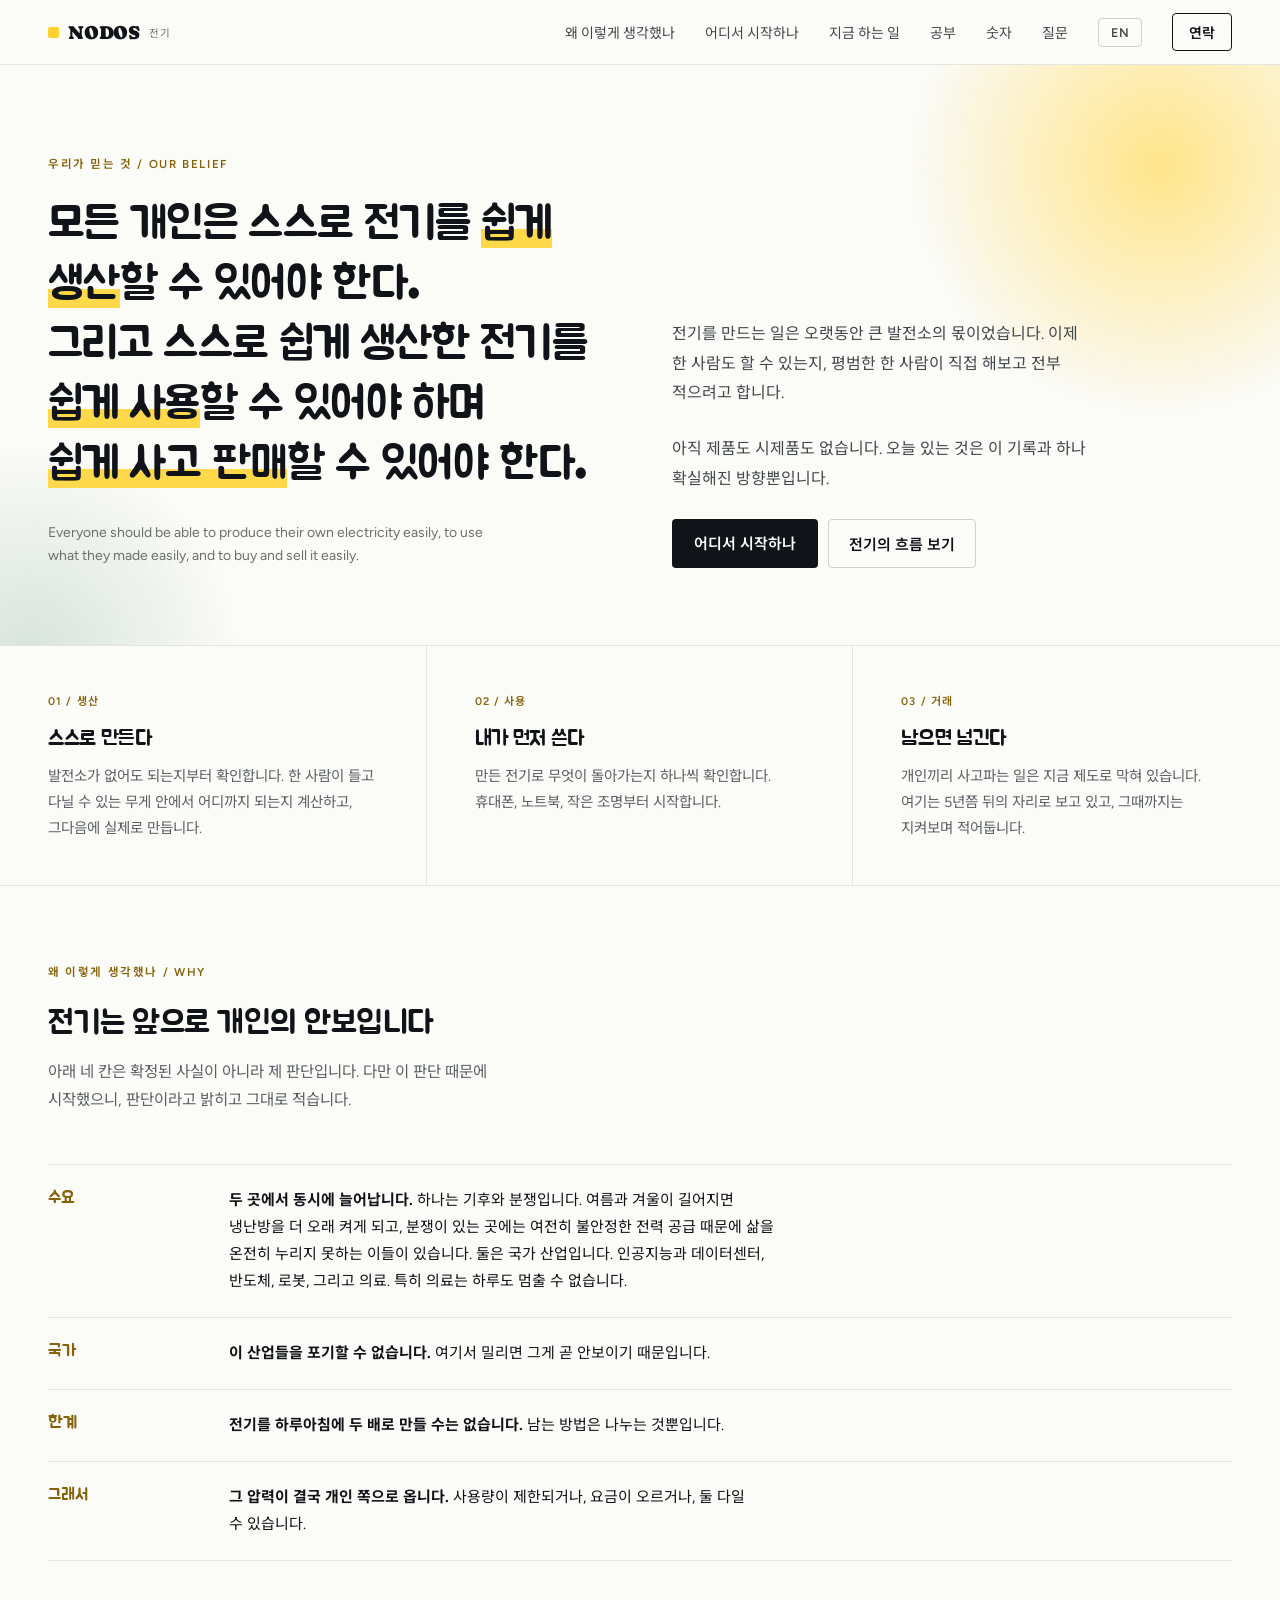
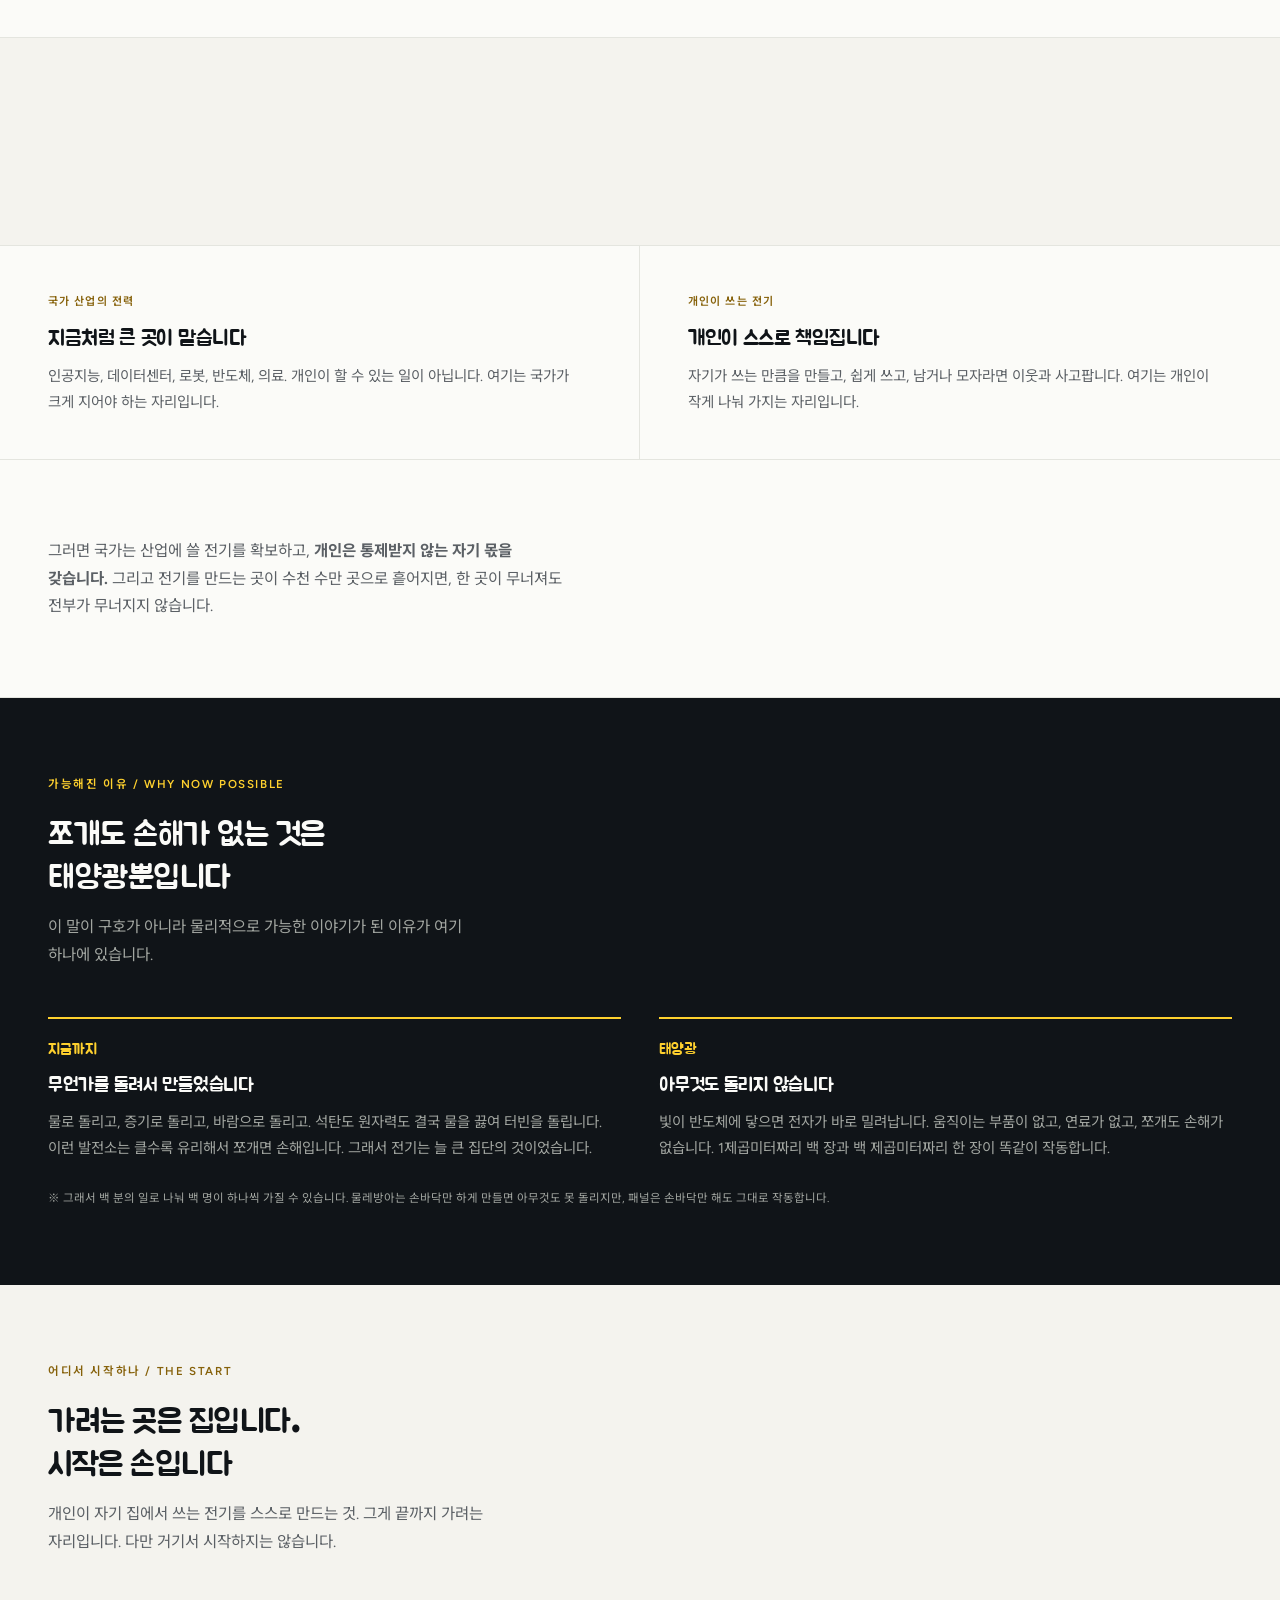
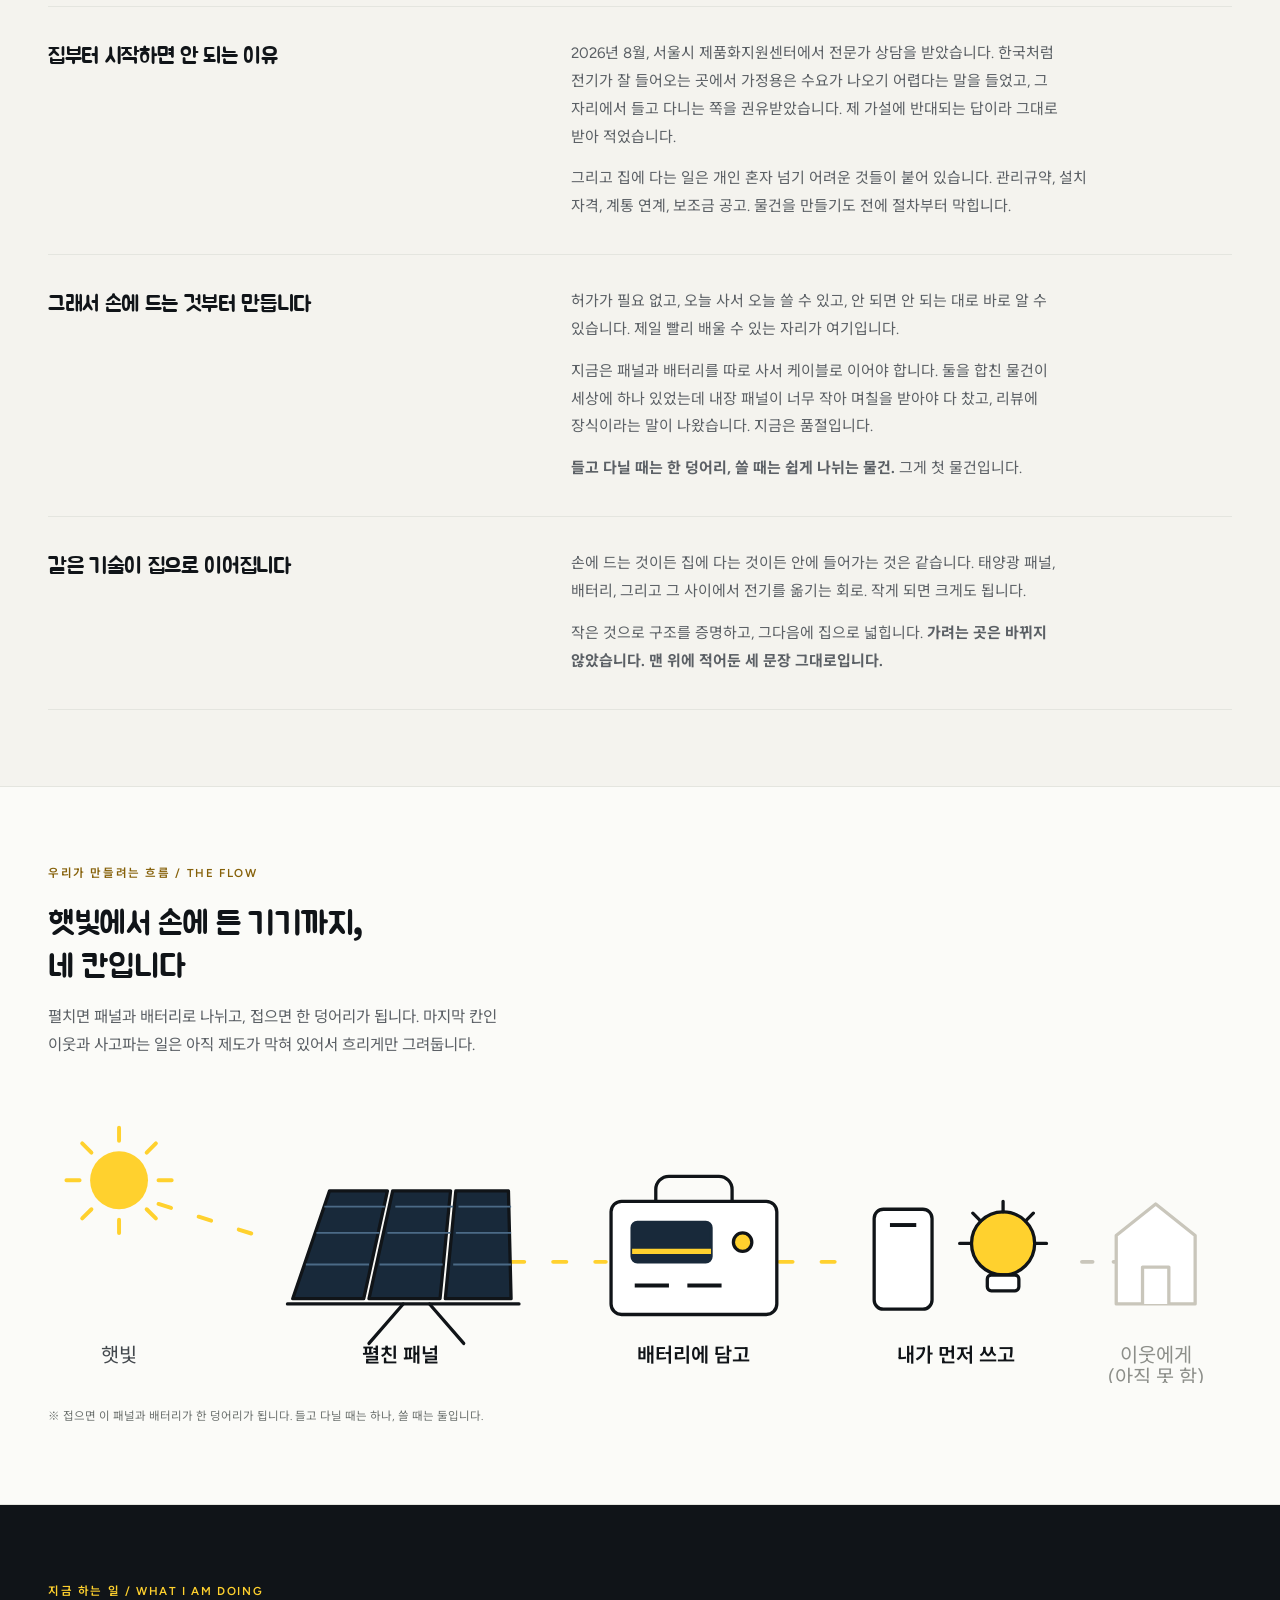
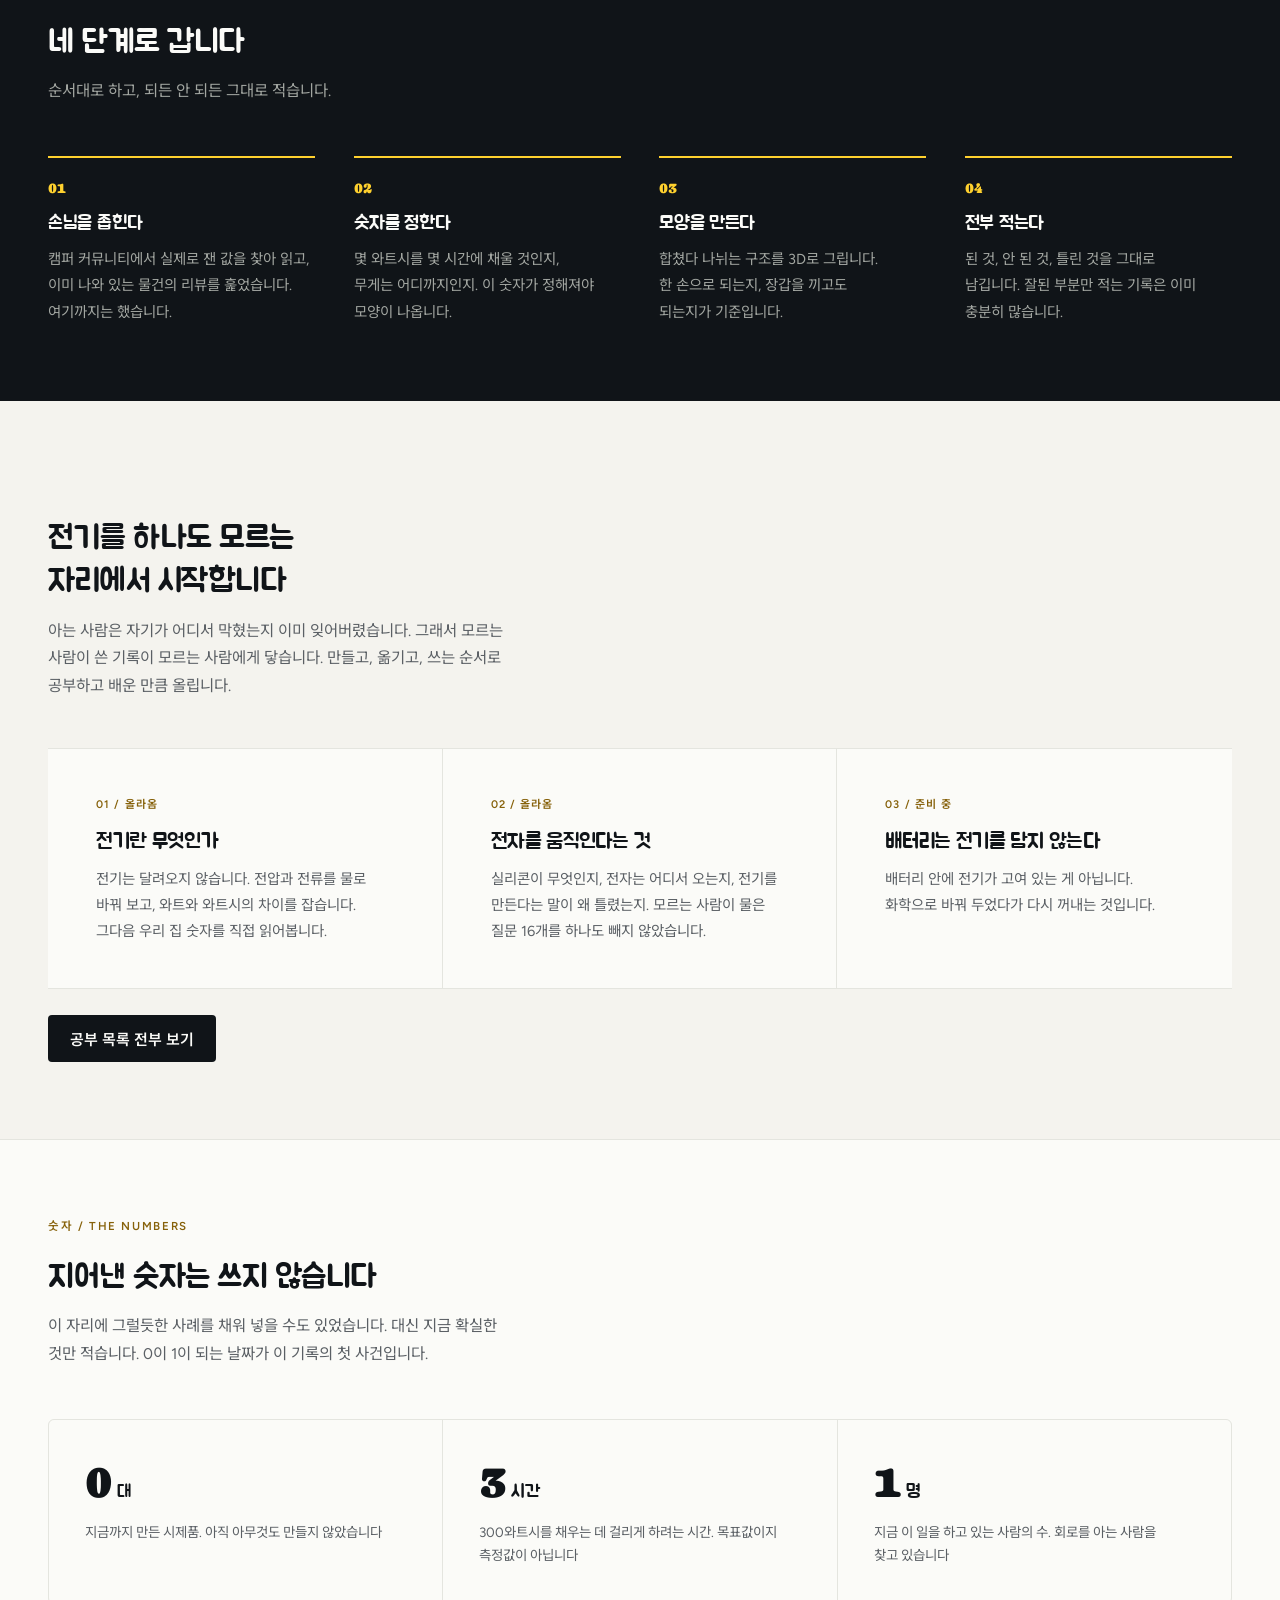
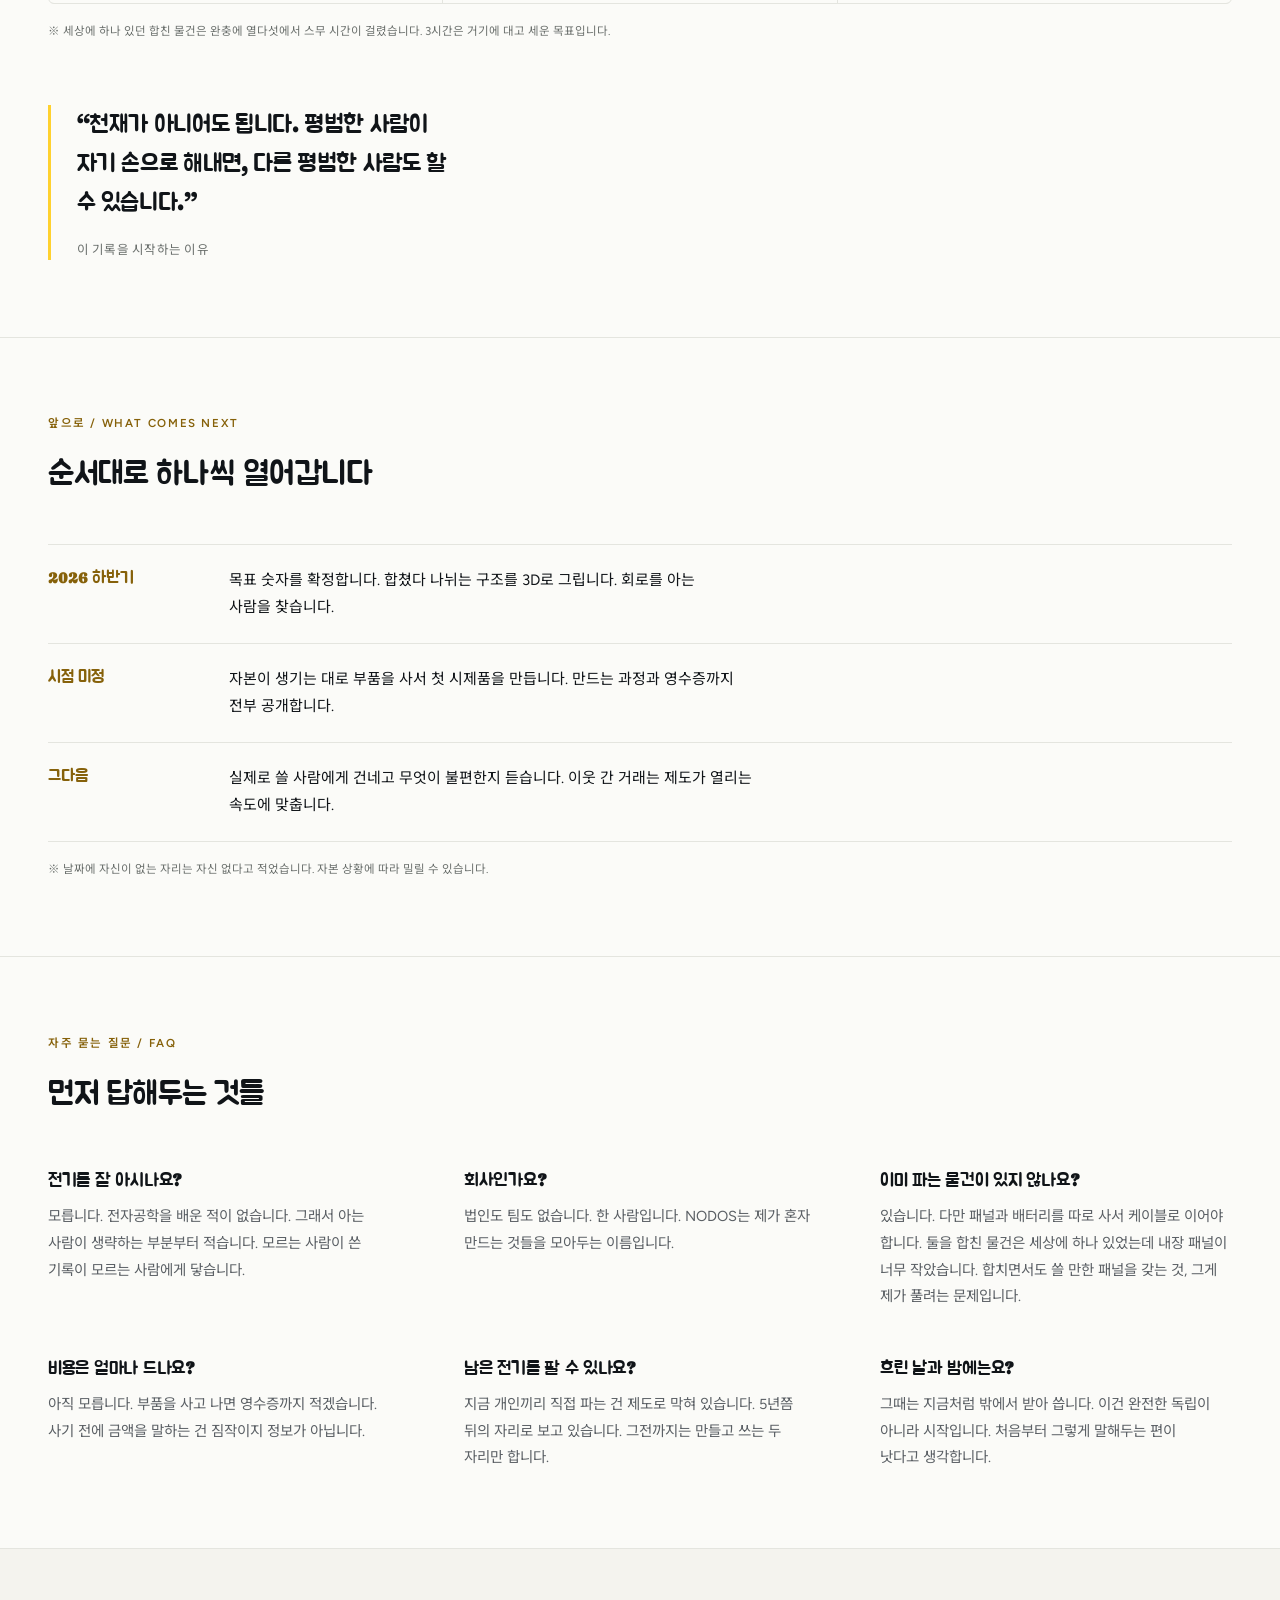
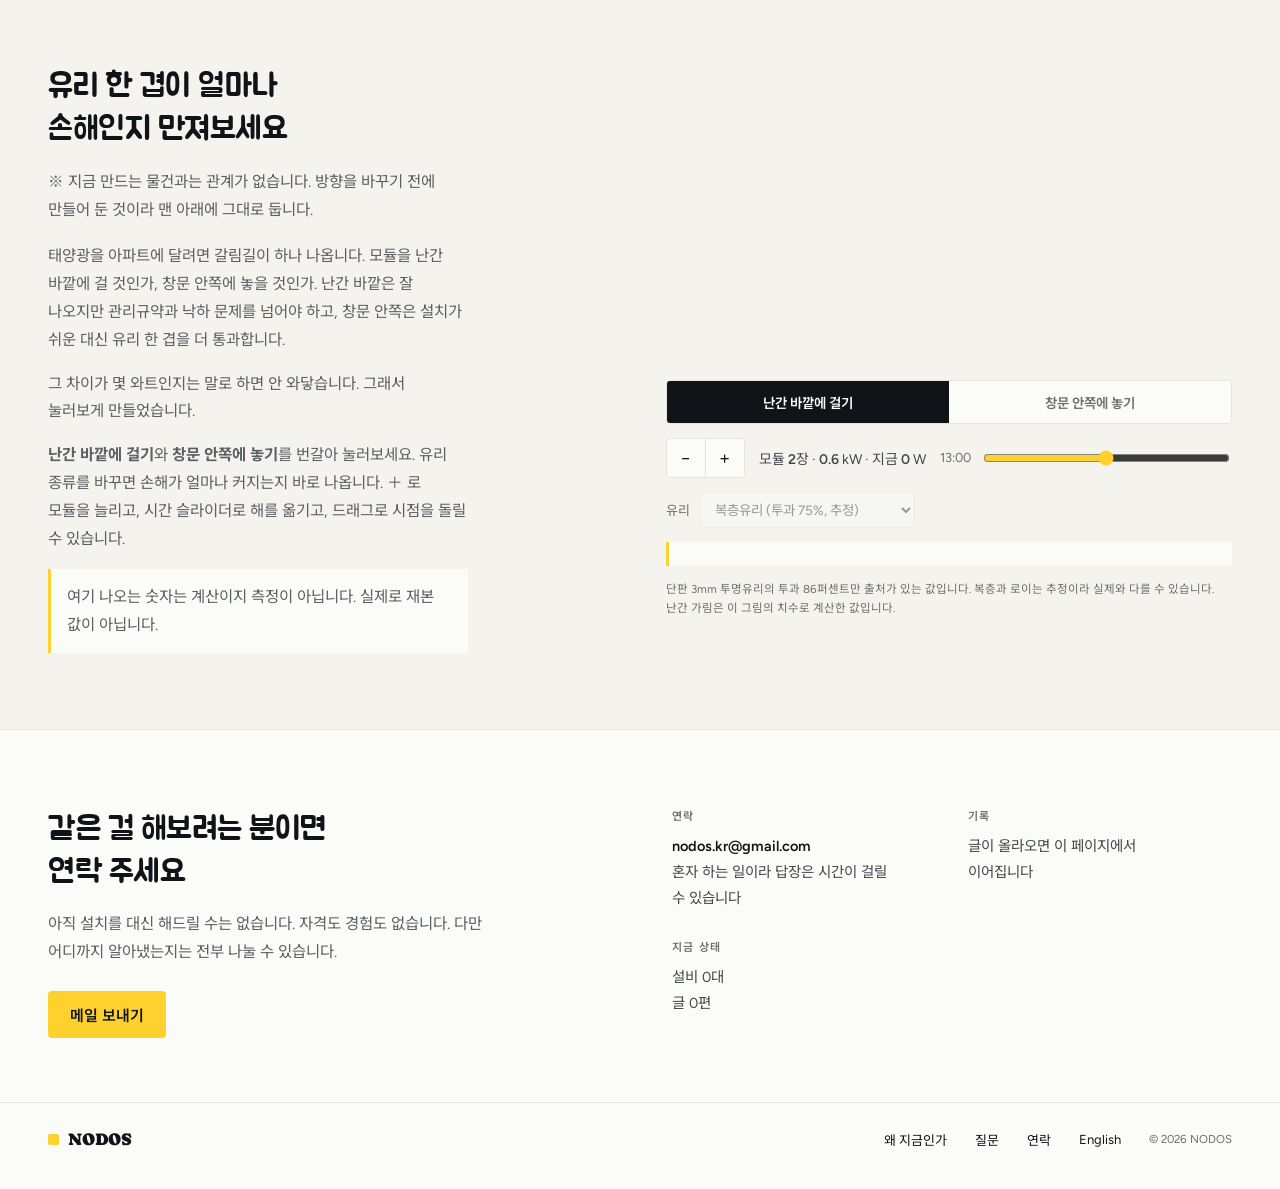
==== commit debb5fe8: "방향 정리: 가려는 곳은 집, 시작은 손 - 왜 이렇게 생각했나 섹션 추가 (수요/국가/한계/개인 사슬, 역할 나누기, 태양광이 왜 가능하게 했나) - 어디서 시작하나 섹션 추가." ====
--- a/index.html
+++ b/index.html
@@ -143,6 +143,7 @@
   .row:last-child{border-bottom:1px solid var(--line)}
   .row h3{font-size:clamp(19px,1.7vw,24px);line-height:1.45}
   .row p{font-size:15px;line-height:1.85;color:var(--ink-3);max-width:52ch}
+  .row .body{display:flex;flex-direction:column;gap:14px}
 
   /* 네 단계 */
   .dark{background:var(--dark);color:#f4f4f0}
@@ -208,8 +209,8 @@
 <nav>
   <div class="inner">
     <span class="logo"><span class="dot"></span>NODOS<span class="latin">전기</span></span>
-    <a href="#now">왜 지금인가</a>
-    <a href="#flow">전기의 흐름</a>
+    <a href="#why">왜 이렇게 생각했나</a>
+    <a href="#start">어디서 시작하나</a>
     <a href="#steps">지금 하는 일</a>
     <a href="study/index.html">공부</a>
     <a href="#numbers">숫자</a>
@@ -237,7 +238,7 @@
       <p>전기를 만드는 일은 오랫동안 큰 발전소의 몫이었습니다. 이제 한 사람도 할 수 있는지, 평범한 한 사람이 직접 해보고 전부 적으려고 합니다.</p>
       <p>아직 제품도 시제품도 없습니다. 오늘 있는 것은 이 기록과 하나 확실해진 방향뿐입니다.</p>
       <div class="btns">
-        <a href="#turn" class="btn btn-dark">방향을 바꾼 기록</a>
+        <a href="#start" class="btn btn-dark">어디서 시작하나</a>
         <a href="#flow" class="btn btn-line">전기의 흐름 보기</a>
       </div>
     </div>
@@ -266,113 +267,179 @@
 </div>
 
 
-<section id="turn" class="band rule tint">
-  <div class="inner">
-    <span class="eyebrow" data-reveal>방향을 바꾼 기록 / THE TURN</span>
-    <h2 class="h2" data-reveal style="margin-bottom:14px;max-width:24ch">2026년 8월, 방향을 바꿨습니다</h2>
-    <p class="lede" data-reveal style="margin-bottom:clamp(32px,4vw,48px);max-width:50ch">베란다에 고정하는 쪽에서 들고 다니는 쪽으로 옮겼습니다. 아래에 그 전 방향으로 만든 것들이 그대로 남아 있습니다. 지우지 않습니다.</p>
+
+<section id="why" class="band rule">
+  <div class="inner">
+    <span class="eyebrow" data-reveal>왜 이렇게 생각했나 / WHY</span>
+    <h2 class="h2" data-reveal style="margin-bottom:14px;max-width:22ch">전기는 앞으로 개인의 안보입니다</h2>
+    <p class="lede" data-reveal style="margin-bottom:clamp(34px,4vw,50px);max-width:48ch">아래 네 칸은 확정된 사실이 아니라 제 판단입니다. 다만 이 판단 때문에 시작했으니, 판단이라고 밝히고 그대로 적습니다.</p>
+
+    <div class="stage-row" data-reveal>
+      <span class="when">수요</span>
+      <p><b>두 곳에서 동시에 늘어납니다.</b> 하나는 기후와 분쟁입니다. 여름과 겨울이 길어지면 냉난방을 더 오래 켜게 되고, 분쟁이 있는 곳에는 여전히 불안정한 전력 공급 때문에 삶을 온전히 누리지 못하는 이들이 있습니다. 둘은 국가 산업입니다. 인공지능과 데이터센터, 반도체, 로봇, 그리고 의료. 특히 의료는 하루도 멈출 수 없습니다.</p>
+    </div>
+    <div class="stage-row" data-reveal>
+      <span class="when">국가</span>
+      <p><b>이 산업들을 포기할 수 없습니다.</b> 여기서 밀리면 그게 곧 안보이기 때문입니다.</p>
+    </div>
+    <div class="stage-row" data-reveal>
+      <span class="when">한계</span>
+      <p><b>전기를 하루아침에 두 배로 만들 수는 없습니다.</b> 남는 방법은 나누는 것뿐입니다.</p>
+    </div>
+    <div class="stage-row" data-reveal>
+      <span class="when">그래서</span>
+      <p><b>그 압력이 결국 개인 쪽으로 옵니다.</b> 사용량이 제한되거나, 요금이 오르거나, 둘 다일 수 있습니다.</p>
+    </div>
+  </div>
+</section>
+
+<section class="band-sm rule tint">
+  <div class="inner">
+    <h2 class="h2" data-reveal style="margin-bottom:10px;max-width:16ch">그러니 역할을 나눕시다</h2>
+  </div>
+</section>
+<div class="rule">
+  <div class="three" data-reveal-group style="grid-template-columns:repeat(auto-fit,minmax(300px,1fr))">
+    <div data-tilt>
+      <span class="num">국가 산업의 전력</span>
+      <h3>지금처럼 큰 곳이 맡습니다</h3>
+      <p>인공지능, 데이터센터, 로봇, 반도체, 의료. 개인이 할 수 있는 일이 아닙니다. 여기는 국가가 크게 지어야 하는 자리입니다.</p>
+    </div>
+    <div data-tilt>
+      <span class="num">개인이 쓰는 전기</span>
+      <h3>개인이 스스로 책임집니다</h3>
+      <p>자기가 쓰는 만큼을 만들고, 쉽게 쓰고, 남거나 모자라면 이웃과 사고팝니다. 여기는 개인이 작게 나눠 가지는 자리입니다.</p>
+    </div>
+  </div>
+</div>
+<section class="band-sm rule">
+  <div class="inner">
+    <p class="lede" data-reveal style="max-width:52ch">그러면 국가는 산업에 쓸 전기를 확보하고, <b>개인은 통제받지 않는 자기 몫을 갖습니다.</b> 그리고 전기를 만드는 곳이 수천 수만 곳으로 흩어지면, 한 곳이 무너져도 전부가 무너지지 않습니다.</p>
+  </div>
+</section>
+
+<section class="dark band">
+  <div class="inner">
+    <span class="eyebrow" data-reveal>가능해진 이유 / WHY NOW POSSIBLE</span>
+    <h2 class="h2" data-reveal style="margin-bottom:14px;max-width:22ch">쪼개도 손해가 없는 것은 태양광뿐입니다</h2>
+    <p class="lede" data-reveal style="margin-bottom:clamp(34px,4vw,48px);max-width:48ch">이 말이 구호가 아니라 물리적으로 가능한 이야기가 된 이유가 여기 하나에 있습니다.</p>
+    <div class="steps" data-reveal-group style="grid-template-columns:repeat(auto-fit,minmax(280px,1fr))">
+      <div data-tilt>
+        <span class="num">지금까지</span>
+        <h4>무언가를 돌려서 만들었습니다</h4>
+        <p>물로 돌리고, 증기로 돌리고, 바람으로 돌리고. 석탄도 원자력도 결국 물을 끓여 터빈을 돌립니다. 이런 발전소는 클수록 유리해서 쪼개면 손해입니다. 그래서 전기는 늘 큰 집단의 것이었습니다.</p>
+      </div>
+      <div data-tilt>
+        <span class="num">태양광</span>
+        <h4>아무것도 돌리지 않습니다</h4>
+        <p>빛이 반도체에 닿으면 전자가 바로 밀려납니다. 움직이는 부품이 없고, 연료가 없고, 쪼개도 손해가 없습니다. 1제곱미터짜리 백 장과 백 제곱미터짜리 한 장이 똑같이 작동합니다.</p>
+      </div>
+    </div>
+    <p class="note" style="margin-top:28px;color:var(--on-dark-2)">※ 그래서 백 분의 일로 나눠 백 명이 하나씩 가질 수 있습니다. 물레방아는 손바닥만 하게 만들면 아무것도 못 돌리지만, 패널은 손바닥만 해도 그대로 작동합니다.</p>
+  </div>
+</section>
+
+<section id="start" class="band rule tint">
+  <div class="inner">
+    <span class="eyebrow" data-reveal>어디서 시작하나 / THE START</span>
+    <h2 class="h2" data-reveal style="margin-bottom:14px;max-width:22ch">가려는 곳은 집입니다. 시작은 손입니다</h2>
+    <p class="lede" data-reveal style="margin-bottom:clamp(34px,4vw,50px);max-width:50ch">개인이 자기 집에서 쓰는 전기를 스스로 만드는 것. 그게 끝까지 가려는 자리입니다. 다만 거기서 시작하지는 않습니다.</p>
 
     <div class="row" data-reveal>
-      <h3>무슨 말을 들었나</h3>
-      <p>서울시 제품화지원센터에서 전문가 상담을 받았습니다. 한국처럼 전기가 잘 들어오는 곳에서 가정용은 수요가 나오기 어렵다는 말을 들었고, 그 자리에서 캠핑 쪽을 권유받았습니다. 제 가설에 반대되는 답이라 그대로 받아 적었습니다.</p>
-    </div>
-
+      <h3>집부터 시작하면 안 되는 이유</h3>
+      <div class="body">
+        <p>2026년 8월, 서울시 제품화지원센터에서 전문가 상담을 받았습니다. 한국처럼 전기가 잘 들어오는 곳에서 가정용은 수요가 나오기 어렵다는 말을 들었고, 그 자리에서 들고 다니는 쪽을 권유받았습니다. 제 가설에 반대되는 답이라 그대로 받아 적었습니다.</p>
+        <p>그리고 집에 다는 일은 개인 혼자 넘기 어려운 것들이 붙어 있습니다. 관리규약, 설치 자격, 계통 연계, 보조금 공고. 물건을 만들기도 전에 절차부터 막힙니다.</p>
+      </div>
+    </div>
     <div class="row" data-reveal>
-      <h3>그래서 무엇이 바뀌었나</h3>
-      <p>만들려는 것은 태양광 패널과 배터리를 한 덩어리로 들고 다니다가, 쓸 때는 쉽게 나뉘는 휴대용 발전기입니다. 지금은 패널과 배터리를 따로 사서 케이블로 이어야 합니다. 합친 물건이 세상에 하나 있었는데 내장 패널이 너무 작아 며칠을 받아야 다 찼고, 리뷰에 장식이라는 말이 나왔습니다. 지금은 품절입니다.</p>
-    </div>
-
+      <h3>그래서 손에 드는 것부터 만듭니다</h3>
+      <div class="body">
+        <p>허가가 필요 없고, 오늘 사서 오늘 쓸 수 있고, 안 되면 안 되는 대로 바로 알 수 있습니다. 제일 빨리 배울 수 있는 자리가 여기입니다.</p>
+        <p>지금은 패널과 배터리를 따로 사서 케이블로 이어야 합니다. 둘을 합친 물건이 세상에 하나 있었는데 내장 패널이 너무 작아 며칠을 받아야 다 찼고, 리뷰에 장식이라는 말이 나왔습니다. 지금은 품절입니다.</p>
+        <p><b>들고 다닐 때는 한 덩어리, 쓸 때는 쉽게 나뉘는 물건.</b> 그게 첫 물건입니다.</p>
+      </div>
+    </div>
     <div class="row" data-reveal>
-      <h3>바뀌지 않은 것</h3>
-      <p>맨 위에 적어둔 세 문장입니다. 스스로 만들고, 쉽게 쓰고, 남으면 넘긴다. 제품의 모양이 바뀐 것이지 가려는 곳이 바뀐 것은 아닙니다.</p>
-    </div>
-  </div>
+      <h3>같은 기술이 집으로 이어집니다</h3>
+      <div class="body">
+        <p>손에 드는 것이든 집에 다는 것이든 안에 들어가는 것은 같습니다. 태양광 패널, 배터리, 그리고 그 사이에서 전기를 옮기는 회로. 작게 되면 크게도 됩니다.</p>
+        <p>작은 것으로 구조를 증명하고, 그다음에 집으로 넓힙니다. <b>가려는 곳은 바뀌지 않았습니다. 맨 위에 적어둔 세 문장 그대로입니다.</b></p>
+      </div>
+    </div>  </div>
 </section>
 
 <section id="flow" class="band-sm rule">
   <div class="inner">
-    <span class="eyebrow" data-reveal>전기의 흐름 / THE FLOW</span>
-    <h2 class="h2" data-reveal style="margin-bottom:14px;max-width:24ch">햇빛에서 옆 세대까지, 한 줄로 이어집니다</h2>
-    <p class="lede" data-reveal style="margin-bottom:clamp(30px,3.6vw,48px);max-width:46ch">내가 만든 전기는 먼저 내가 쓰고, 남는 만큼만 이웃에게 흐릅니다. 세 번째 칸은 아직 제도가 막혀 있어서 그림으로만 그려둡니다.</p>
+    <span class="eyebrow" data-reveal>우리가 만들려는 흐름 / THE FLOW</span>
+    <h2 class="h2" data-reveal style="margin-bottom:14px;max-width:24ch">햇빛에서 손에 든 기기까지, 네 칸입니다</h2>
+    <p class="lede" data-reveal style="margin-bottom:clamp(30px,3.6vw,48px);max-width:48ch">펼치면 패널과 배터리로 나뉘고, 접으면 한 덩어리가 됩니다. 마지막 칸인 이웃과 사고파는 일은 아직 제도가 막혀 있어서 흐리게만 그려둡니다.</p>
     <div class="flow-scroll" data-reveal>
-      <svg viewBox="0 0 900 212" role="img" aria-label="햇빛이 태양광 모듈로 들어오고, 남은 전기가 이웃에게 흐르는 그림">
+      <svg viewBox="0 0 900 212" role="img" aria-label="햇빛이 펼친 태양광 패널로 들어와 배터리에 담기고, 그 전기로 기기를 쓰고, 남으면 이웃에게 흐르는 그림">
+
         <g class="flow-dash" stroke="#ffd12e" stroke-width="3" fill="none" stroke-linecap="round" stroke-dasharray="10 22">
-          <path d="M100 74L232 98" />
-          <path d="M468 112h146" />
-        </g>
-        <circle cx="72" cy="58" r="24" fill="#ffd12e" />
+          <path d="M84 76L172 104" />
+          <path d="M352 120h72" />
+          <path d="M556 120h64" />
+        </g>
+        <g stroke="#c9c6bb" stroke-width="3" fill="none" stroke-linecap="round" stroke-dasharray="8 16">
+          <path d="M786 120h74" />
+        </g>
+
+        <circle cx="54" cy="58" r="22" fill="#ffd12e" />
         <g stroke="#ffd12e" stroke-width="3" stroke-linecap="round" fill="none">
-          <path d="M72 16v10M72 90v10M30 58h10M104 58h10M43 29l7 7M94 80l7 7M101 29l-7 7M50 80l-7 7" />
-        </g>
+          <path d="M54 18v10M54 88v10M14 58h10M84 58h10M26 30l7 7M75 80l7 7M82 30l-7 7M33 80l-7 7" />
+        </g>
+
+        <g stroke="#101418" stroke-width="2.5" stroke-linejoin="round" fill="#18293a">
+          <path d="M186 148L214 66l44 0-18 82z" />
+          <path d="M244 148L262 66l44 0-8 82z" />
+          <path d="M302 148L310 66l40 0 2 82z" />
+        </g>
+        <g stroke="#4b6a86" stroke-width="1.4" fill="none">
+          <path d="M196 122h48M204 98h48M210 78h46" />
+          <path d="M252 122h48M258 98h48M264 78h44" />
+          <path d="M308 122h44M310 98h42M312 78h40" />
+        </g>
+        <g stroke="#101418" stroke-width="2.5" stroke-linecap="round">
+          <path d="M182 152h176" />
+          <path d="M270 152l-26 30M290 152l26 30" />
+        </g>
+
         <g stroke="#101418" stroke-width="2.5" stroke-linejoin="round">
-          <rect x="240" y="44" width="220" height="132" fill="#ffffff" />
-          <rect x="252" y="50" width="196" height="28" fill="#c9d6d8" stroke-width="1.5" />
-          <rect x="252" y="116" width="196" height="28" fill="#c9d6d8" stroke-width="1.5" />
-          <rect x="254" y="80" width="192" height="24" fill="#f2f0e9" stroke-width="2" />
-          <rect x="254" y="146" width="192" height="24" fill="#f0efe8" stroke-width="2" />
-          <g stroke="#a9aca6" stroke-width="1.5">
-            <path d="M286 82v20M318 82v20M350 82v20M382 82v20M414 82v20" />
-            <path d="M286 148v20M318 148v20M350 148v20M382 148v20M414 148v20" />
-          </g>
-          <path d="M240 106h220M240 172h220" stroke-width="3" />
-          <rect x="292" y="88" width="116" height="16" fill="#18293a" stroke="#18293a" />
-          <path d="M292 88h116" stroke="#ffd12e" stroke-width="3" />
-          <path d="M310 104v9M390 104v9" stroke-width="2.5" />
-        </g>
+          <rect x="428" y="74" width="126" height="86" rx="8" fill="#ffffff" />
+          <path d="M462 74v-9a10 10 0 0 1 10-10h38a10 10 0 0 1 10 10v9" fill="none" />
+          <rect x="444" y="90" width="60" height="30" rx="4" fill="#18293a" stroke="#18293a" />
+          <path d="M444 112h60" stroke="#ffd12e" stroke-width="4" />
+          <circle cx="528" cy="105" r="7" fill="#ffd12e" />
+          <path d="M446 138h26M486 138h26" stroke-width="3" />
+        </g>
+
         <g stroke="#101418" stroke-width="2.5" stroke-linejoin="round">
-          <rect x="620" y="44" width="220" height="132" fill="#ffffff" />
-          <rect x="632" y="50" width="196" height="28" fill="#e6e4dc" stroke-width="1.5" />
-          <rect x="632" y="116" width="196" height="28" fill="#e6e4dc" stroke-width="1.5" />
-          <rect x="634" y="80" width="192" height="24" fill="#f0efe8" stroke-width="2" />
-          <rect x="634" y="146" width="192" height="24" fill="#f0efe8" stroke-width="2" />
-          <g stroke="#a9aca6" stroke-width="1.5">
-            <path d="M666 82v20M698 82v20M730 82v20M762 82v20M794 82v20" />
-            <path d="M666 148v20M698 148v20M730 148v20M762 148v20M794 148v20" />
-          </g>
-          <path d="M620 106h220M620 172h220" stroke-width="3" />
-        </g>
+          <rect x="628" y="80" width="44" height="76" rx="7" fill="#ffffff" />
+          <path d="M640 92h20" stroke-width="3" />
+          <circle cx="726" cy="106" r="24" fill="#ffd12e" />
+          <path d="M726 82v-8M702 106h-9M750 106h9M709 89l-6-6M743 89l6-6" fill="none" stroke-width="2.5" stroke-linecap="round" />
+          <rect x="714" y="130" width="24" height="12" rx="3" fill="#ffffff" />
+        </g>
+
+        <g stroke="#c9c6bb" stroke-width="2.5" stroke-linejoin="round" fill="#ffffff">
+          <path d="M812 152v-52l30-24 30 24v52z" />
+          <path d="M832 152v-28h20v28" />
+        </g>
+
         <g font-family="Figtree, 'Noto Sans KR', sans-serif" font-size="15" fill="#43484d">
-          <text x="72" y="200" text-anchor="middle">햇빛</text>
-          <text x="350" y="200" text-anchor="middle" fill="#101418" font-weight="600">내가 먼저 쓰고</text>
-          <text x="730" y="200" text-anchor="middle">남으면 같은 동 이웃 세대로 (아직 못 함)</text>
+          <text x="54" y="196" text-anchor="middle">햇빛</text>
+          <text x="268" y="196" text-anchor="middle" fill="#101418" font-weight="600">펼친 패널</text>
+          <text x="491" y="196" text-anchor="middle" fill="#101418" font-weight="600">배터리에 담고</text>
+          <text x="690" y="196" text-anchor="middle" fill="#101418" font-weight="600">내가 먼저 쓰고</text>
+          <text x="842" y="196" text-anchor="middle" fill="#8d8f8a">이웃에게<tspan x="842" dy="17">(아직 못 함)</tspan></text>
         </g>
       </svg>
     </div>
-  </div>
-</section>
-
-<section class="band-sm rule tint">
-  <div class="inner">
-    <div class="try">
-      <div>
-        <span class="eyebrow" data-reveal>직접 해보기 / TRY IT</span>
-        <h2 class="h2" data-reveal style="margin-bottom:14px;max-width:20ch">유리 한 겹이 얼마나 손해인지 만져보세요</h2>
-        <p class="note" data-reveal style="margin-bottom:18px">※ 베란다 방향으로 만들던 때의 도구입니다. 방향은 바뀌었지만 지우지 않고 둡니다.</p>
-        <p data-reveal>베란다 방향으로 갈 때는 시작점이 지붕이 아니라 베란다였습니다. 거기서 갈림길이 하나 있었습니다. 모듈을 난간 바깥에 걸 것인가, 창문 안쪽에 놓을 것인가.</p>
-        <p data-reveal>난간 바깥은 잘 나오지만 관리규약과 낙하 문제를 넘어야 합니다. 창문 안쪽은 설치가 쉬운 대신 유리 한 겹을 더 통과합니다. 그 차이가 몇 와트인지는 말로 하면 안 와닿습니다. 그래서 직접 눌러보게 만들었습니다.</p>
-        <p data-reveal><b>난간 바깥에 걸기</b>와 <b>창문 안쪽에 놓기</b>를 번갈아 눌러보세요. 유리 종류를 바꾸면 손해가 얼마나 커지는지 바로 나옵니다. ＋ 로 모듈을 늘리고, 시간 슬라이더로 해를 옮기고, 드래그로 시점을 돌릴 수 있습니다.</p>
-        <p class="caveat" data-reveal>저희 집은 창문 안쪽으로 정했습니다. 그래서 이 도구에서 나오는 낮은 쪽 숫자가 제가 실제로 마주할 값입니다. 다만 이건 계산이지 측정이 아닙니다. 설비를 세우고 나면 실제로 잰 값으로 이 자리를 다시 채우겠습니다.</p>
-      </div>
-      <div class="viewer-wrap" data-reveal>
-        <balcony-viewer style="width:100%"></balcony-viewer>
-      </div>
-    </div>
-  </div>
-</section>
-
-<figure class="photo">
-  <div class="photo-pair">
-    <div class="shot">
-      <img src="img/roof.jpg" alt="단독주택 지붕 전체에 태양광 모듈이 깔려 있는 모습" loading="lazy" width="1400" height="933">
-      <p class="cap"><b>지붕이 있는 집</b>은 이렇게 답니다. 넓고, 눕힐 수 있고, 각도를 맞출 수 있습니다.</p>
-    </div>
-    <div class="shot">
-      <img src="img/balcony.jpg" alt="아파트 여러 세대의 베란다 난간 바깥에 태양광 모듈이 걸려 있는 모습" loading="lazy" width="1400" height="933">
-      <p class="cap"><b>아파트에 사는 사람</b>은 이렇게 답니다. 난간 하나에 한두 장. 눕힐 수 없어 세워야 합니다.</p>
-    </div>
-  </div>
-  <figcaption>둘 다 참고 사진입니다.</figcaption>
-</figure>
+    <p class="note" style="margin-top:18px">※ 접으면 이 패널과 배터리가 한 덩어리가 됩니다. 들고 다닐 때는 하나, 쓸 때는 둘입니다.</p>
+  </div>
+</section>
 
 <!-- 작동 방식 자리를 실제로 할 일 네 단계로. 서비스 절차 아님 -->
 <section id="steps" class="dark band">
@@ -509,6 +576,25 @@
       <div>
         <h4>흐린 날과 밤에는요?</h4>
         <p>그때는 지금처럼 밖에서 받아 씁니다. 이건 완전한 독립이 아니라 시작입니다. 처음부터 그렇게 말해두는 편이 낫다고 생각합니다.</p>
+      </div>
+    </div>
+  </div>
+</section>
+
+<section id="game" class="band rule tint">
+  <div class="inner">
+    <div class="try">
+      <div>
+        <span class="eyebrow" data-reveal>재미로 / JUST FOR FUN</span>
+        <h2 class="h2" data-reveal style="margin-bottom:14px;max-width:22ch">유리 한 겹이 얼마나 손해인지 만져보세요</h2>
+        <p class="note" data-reveal style="margin-bottom:18px">※ 지금 만드는 물건과는 관계가 없습니다. 방향을 바꾸기 전에 만들어 둔 것이라 맨 아래에 그대로 둡니다.</p>
+        <p data-reveal>태양광을 아파트에 달려면 갈림길이 하나 나옵니다. 모듈을 난간 바깥에 걸 것인가, 창문 안쪽에 놓을 것인가. 난간 바깥은 잘 나오지만 관리규약과 낙하 문제를 넘어야 하고, 창문 안쪽은 설치가 쉬운 대신 유리 한 겹을 더 통과합니다.</p>
+        <p data-reveal>그 차이가 몇 와트인지는 말로 하면 안 와닿습니다. 그래서 눌러보게 만들었습니다.</p>
+        <p data-reveal><b>난간 바깥에 걸기</b>와 <b>창문 안쪽에 놓기</b>를 번갈아 눌러보세요. 유리 종류를 바꾸면 손해가 얼마나 커지는지 바로 나옵니다. ＋ 로 모듈을 늘리고, 시간 슬라이더로 해를 옮기고, 드래그로 시점을 돌릴 수 있습니다.</p>
+        <p class="caveat" data-reveal>여기 나오는 숫자는 계산이지 측정이 아닙니다. 실제로 재본 값이 아닙니다.</p>
+      </div>
+      <div class="viewer-wrap" data-reveal>
+        <balcony-viewer style="width:100%"></balcony-viewer>
       </div>
     </div>
   </div>
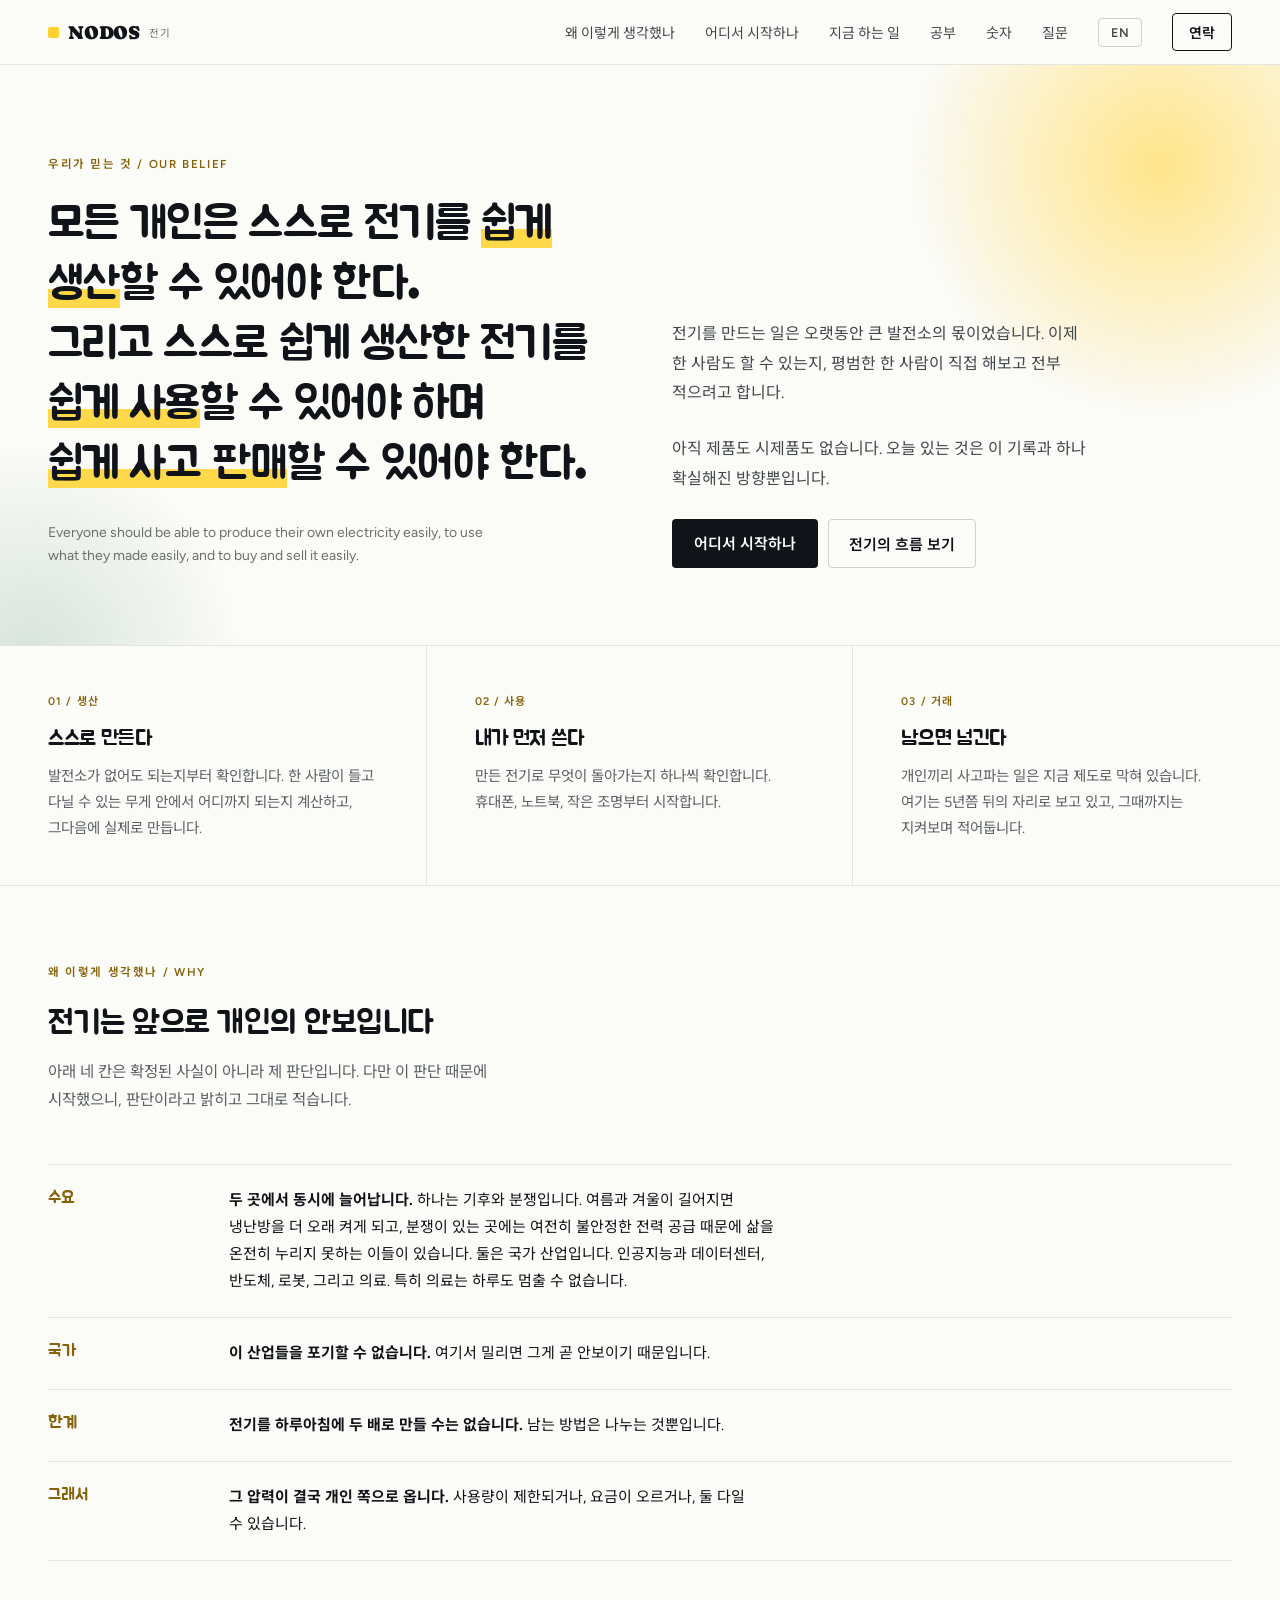
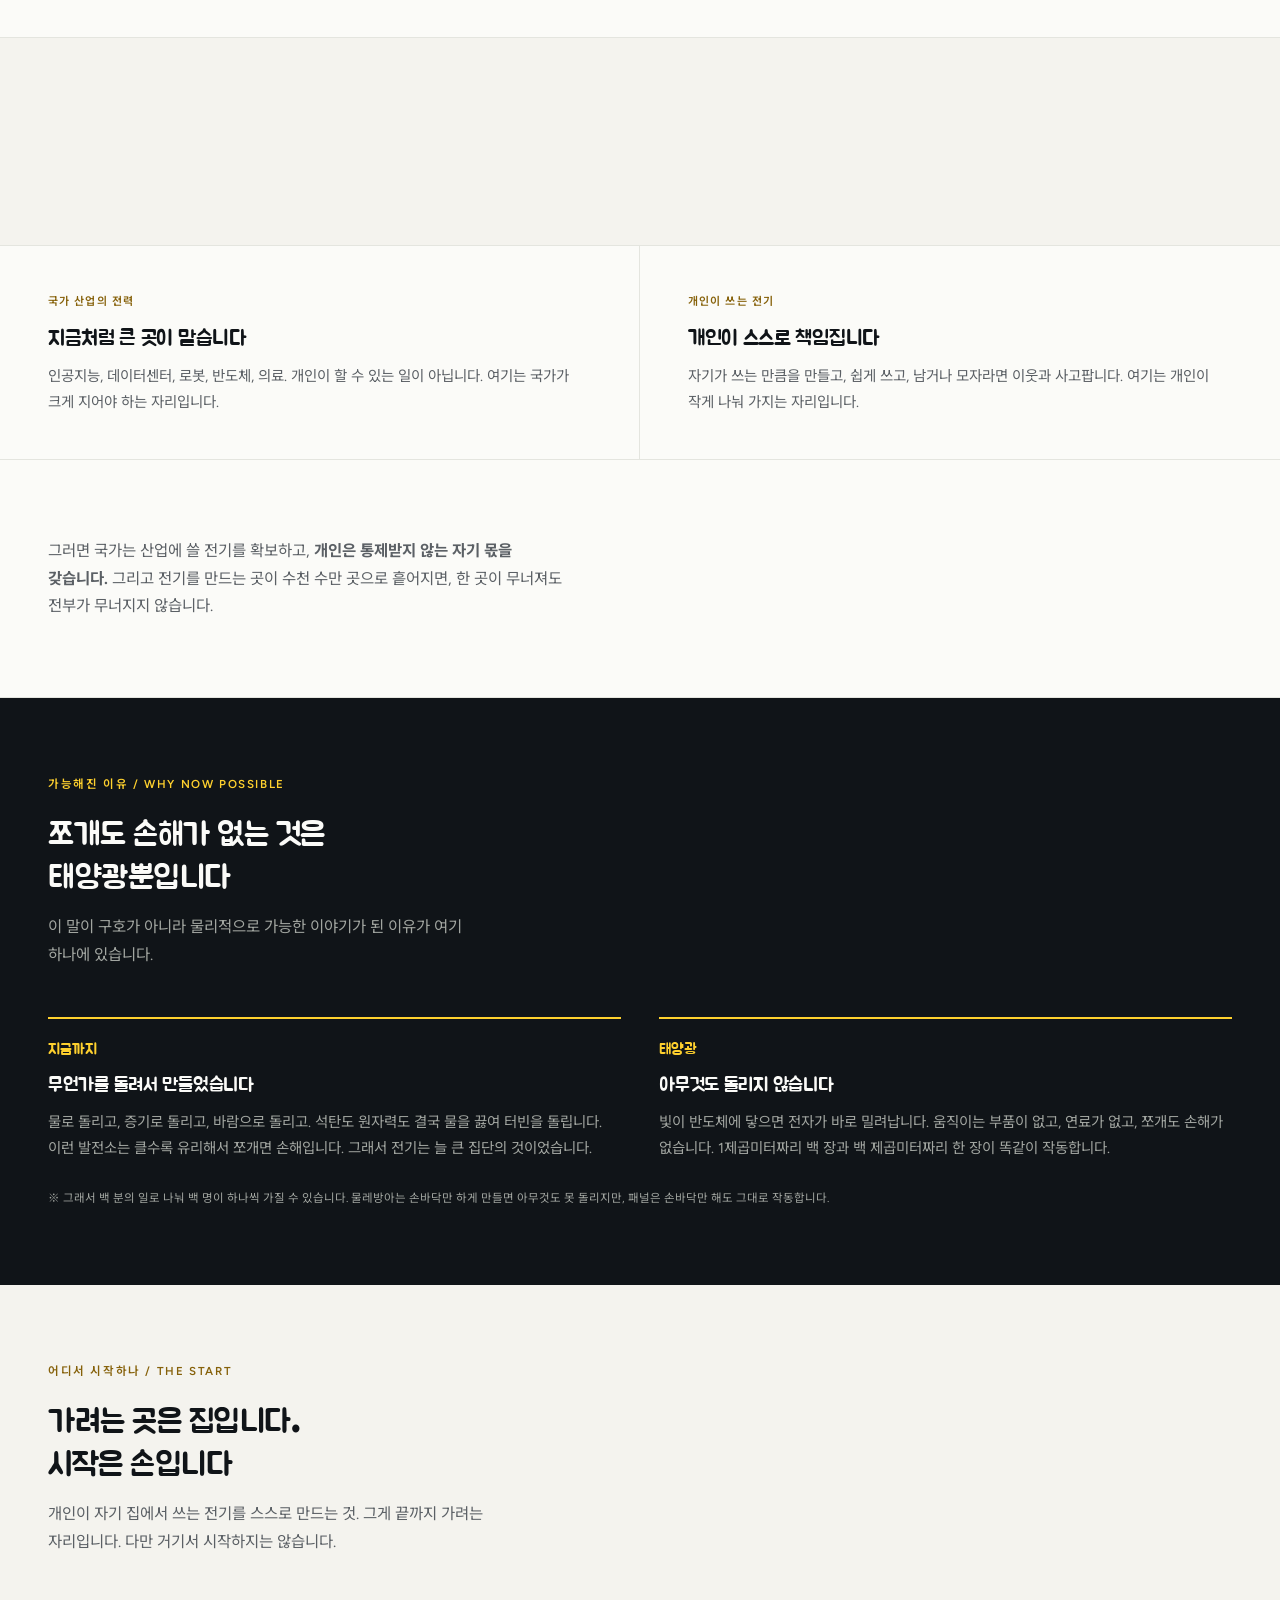
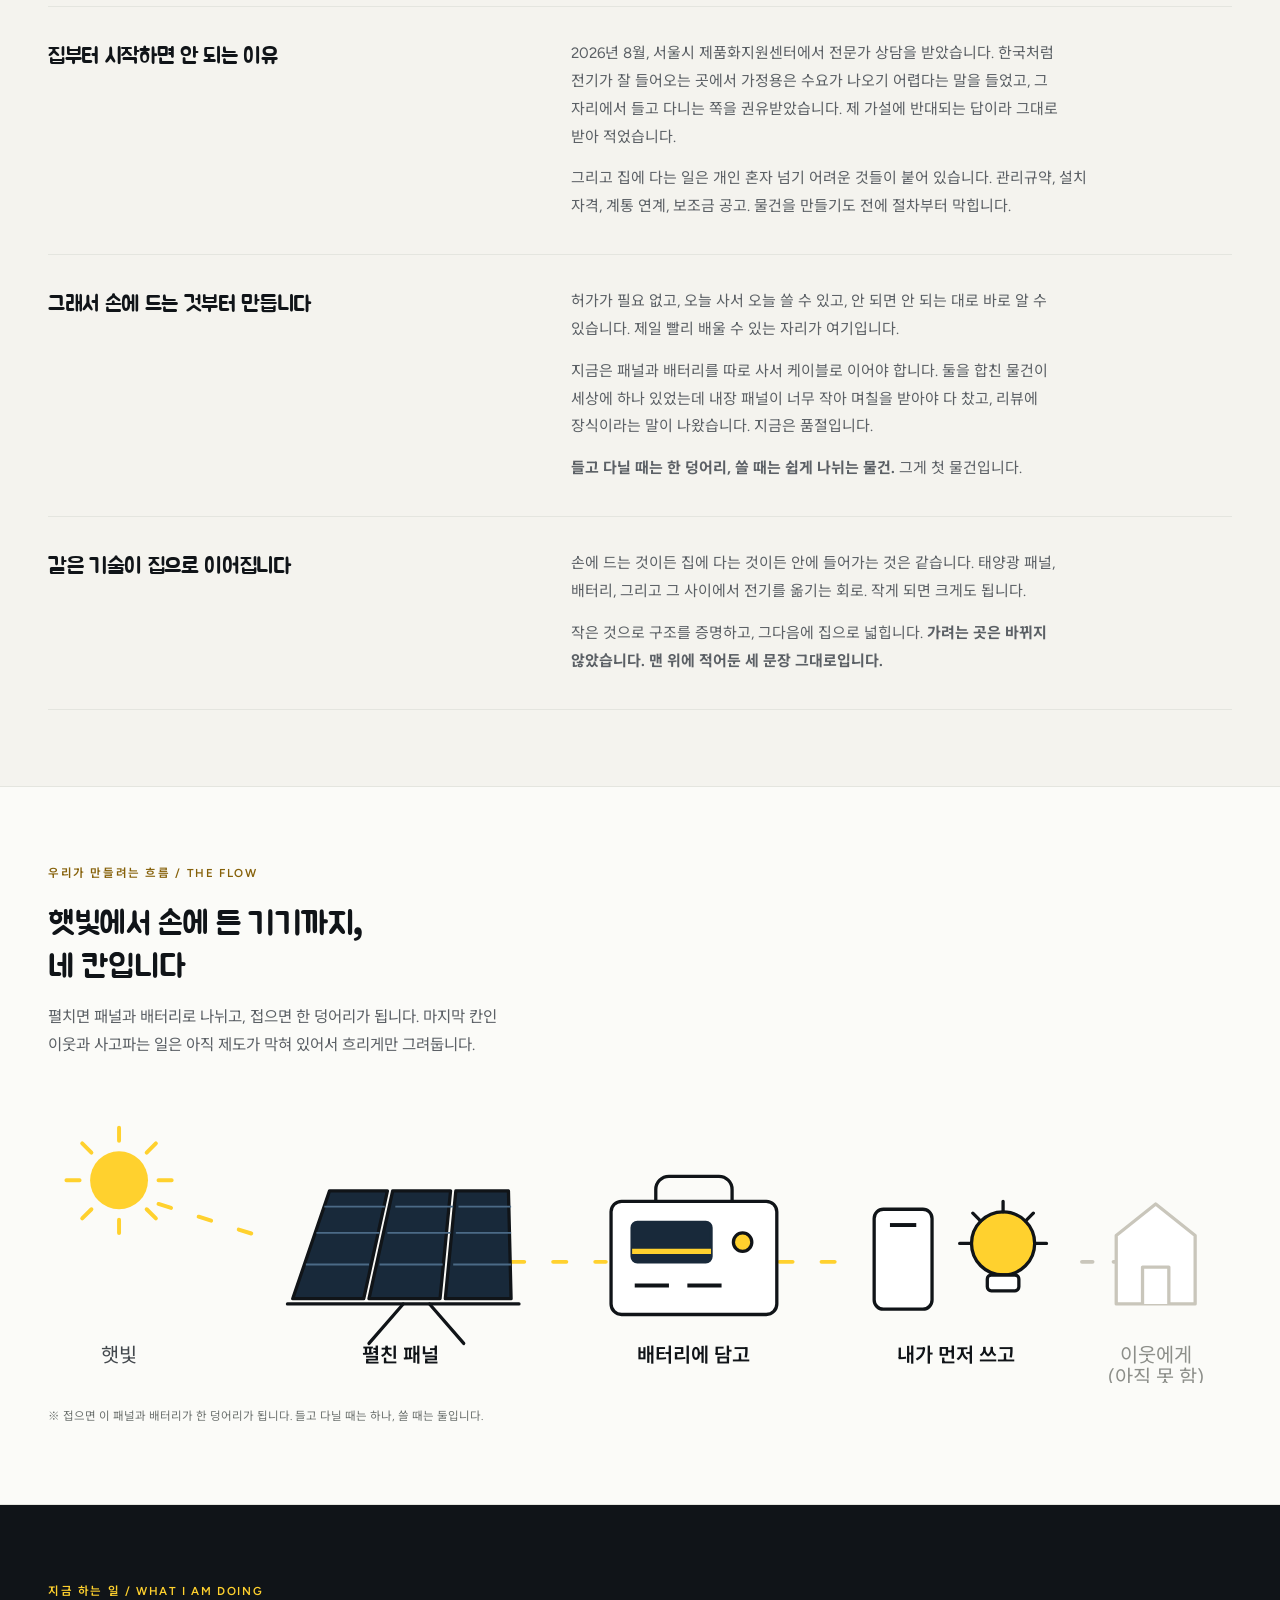
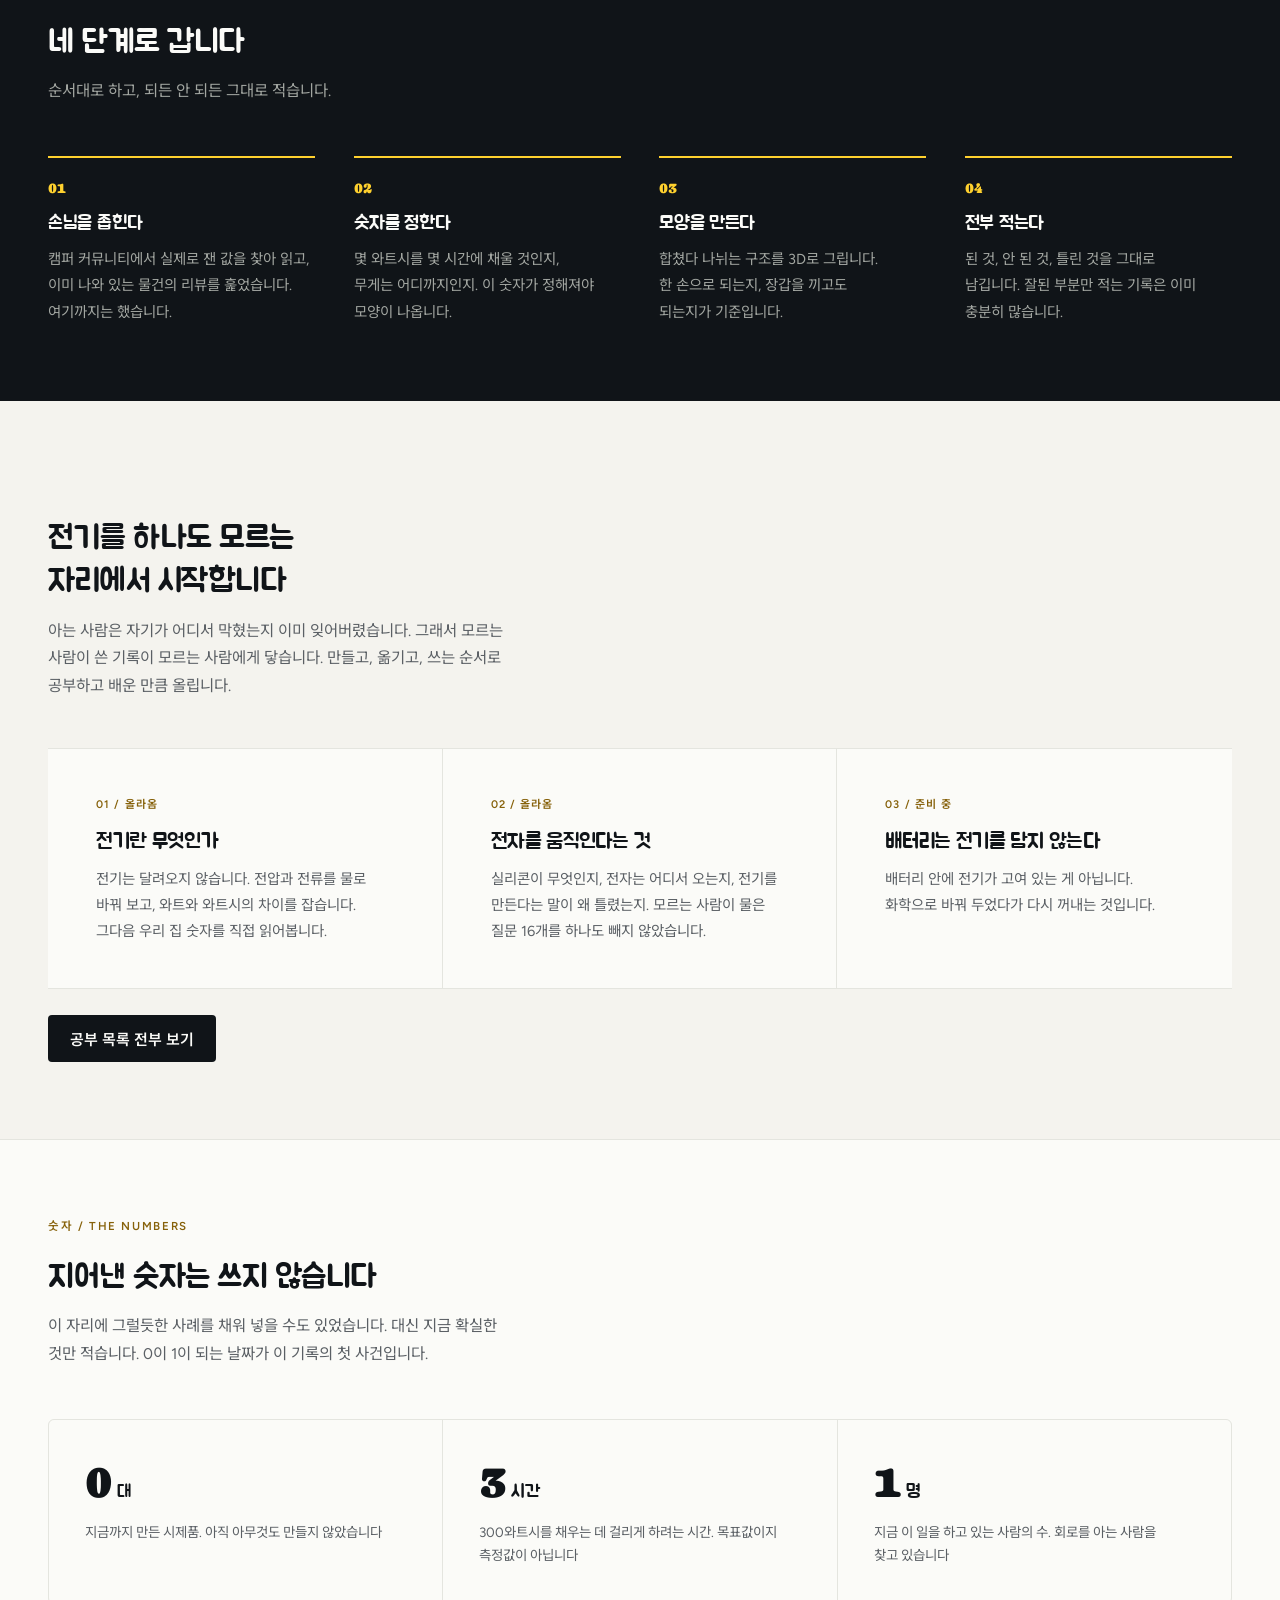
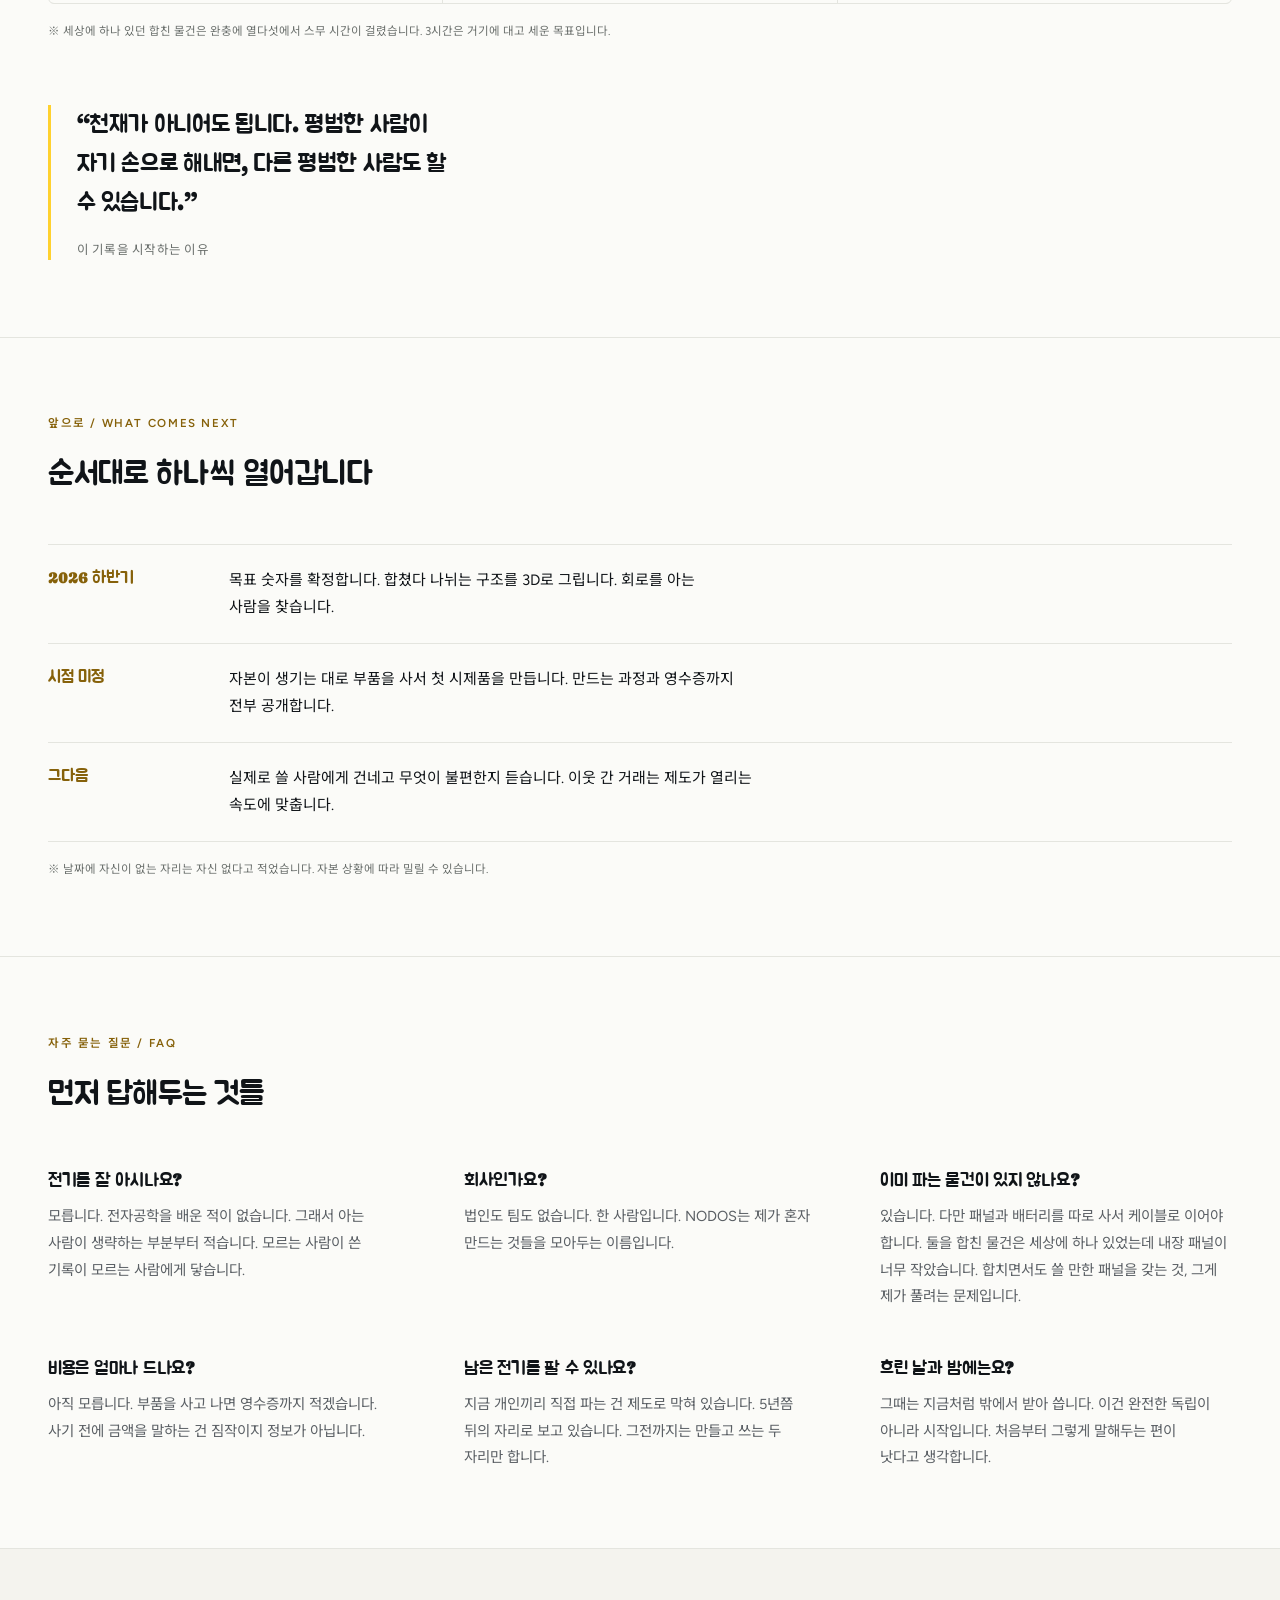
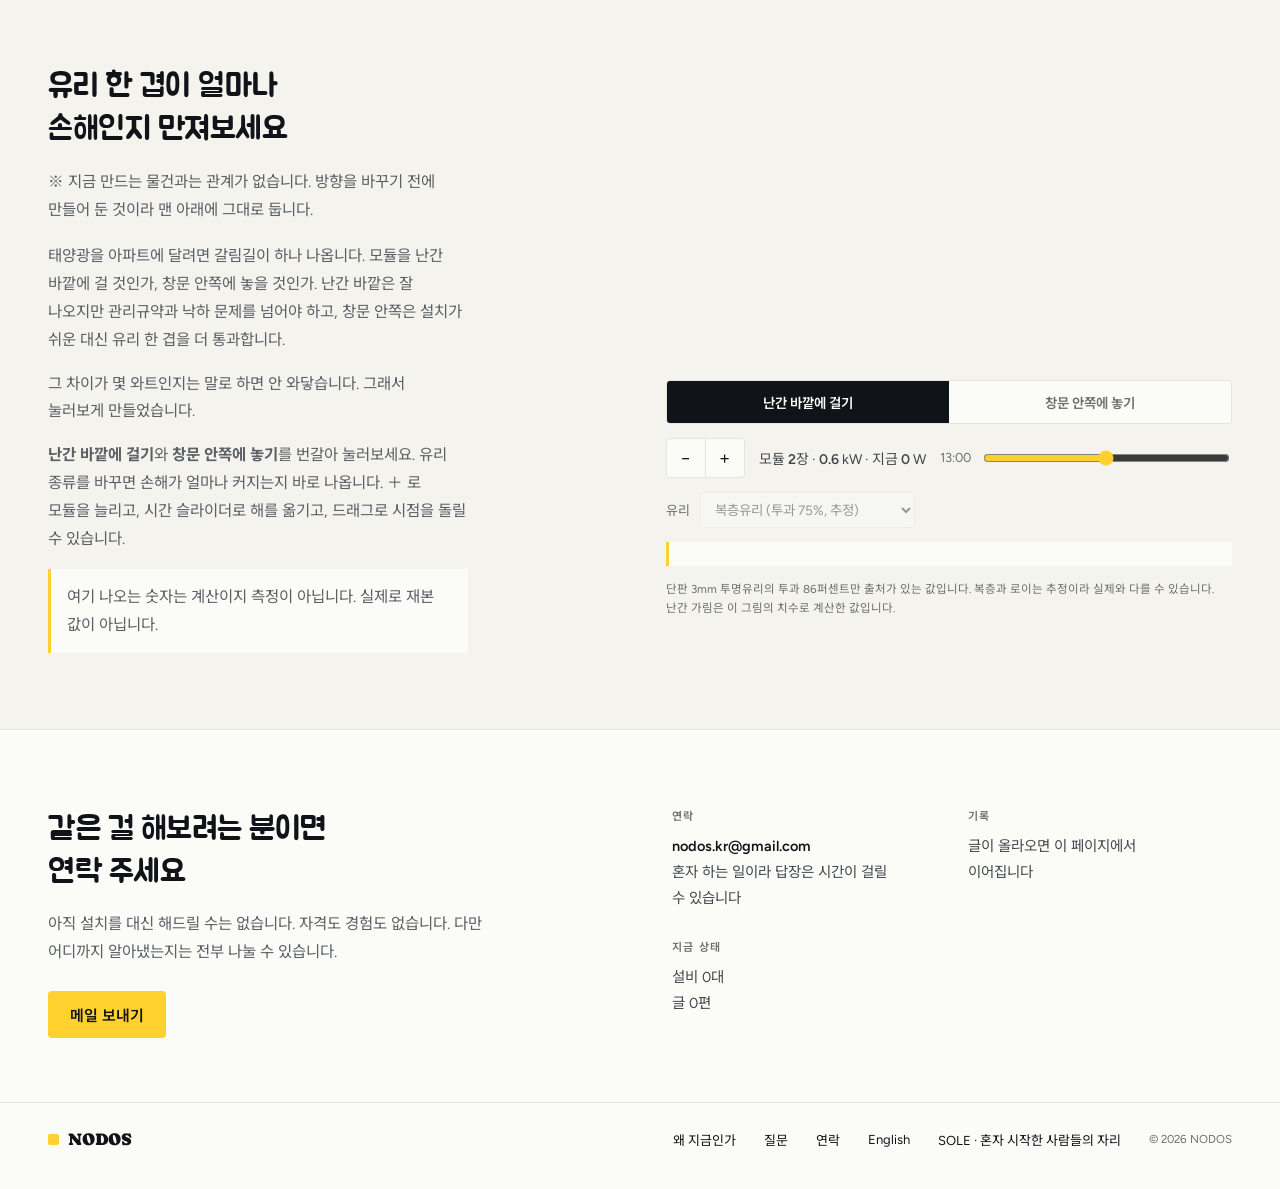
==== commit 80239807: "맥 이관 준비: .gitignore 보강 및 미커밋 변경 일괄 반영 - node_modules, .next, dist, build, out, .vercel, .env, .env.*" ====
--- a/index.html
+++ b/index.html
@@ -631,6 +631,7 @@
     <a href="#faq">질문</a>
     <a href="#contact">연락</a>
     <a href="en/index.html">English</a>
+    <a href="https://sole.nodos.kr">SOLE · 혼자 시작한 사람들의 자리</a>
     <span class="stamp">© 2026 NODOS</span>
   </div>
 </footer>
